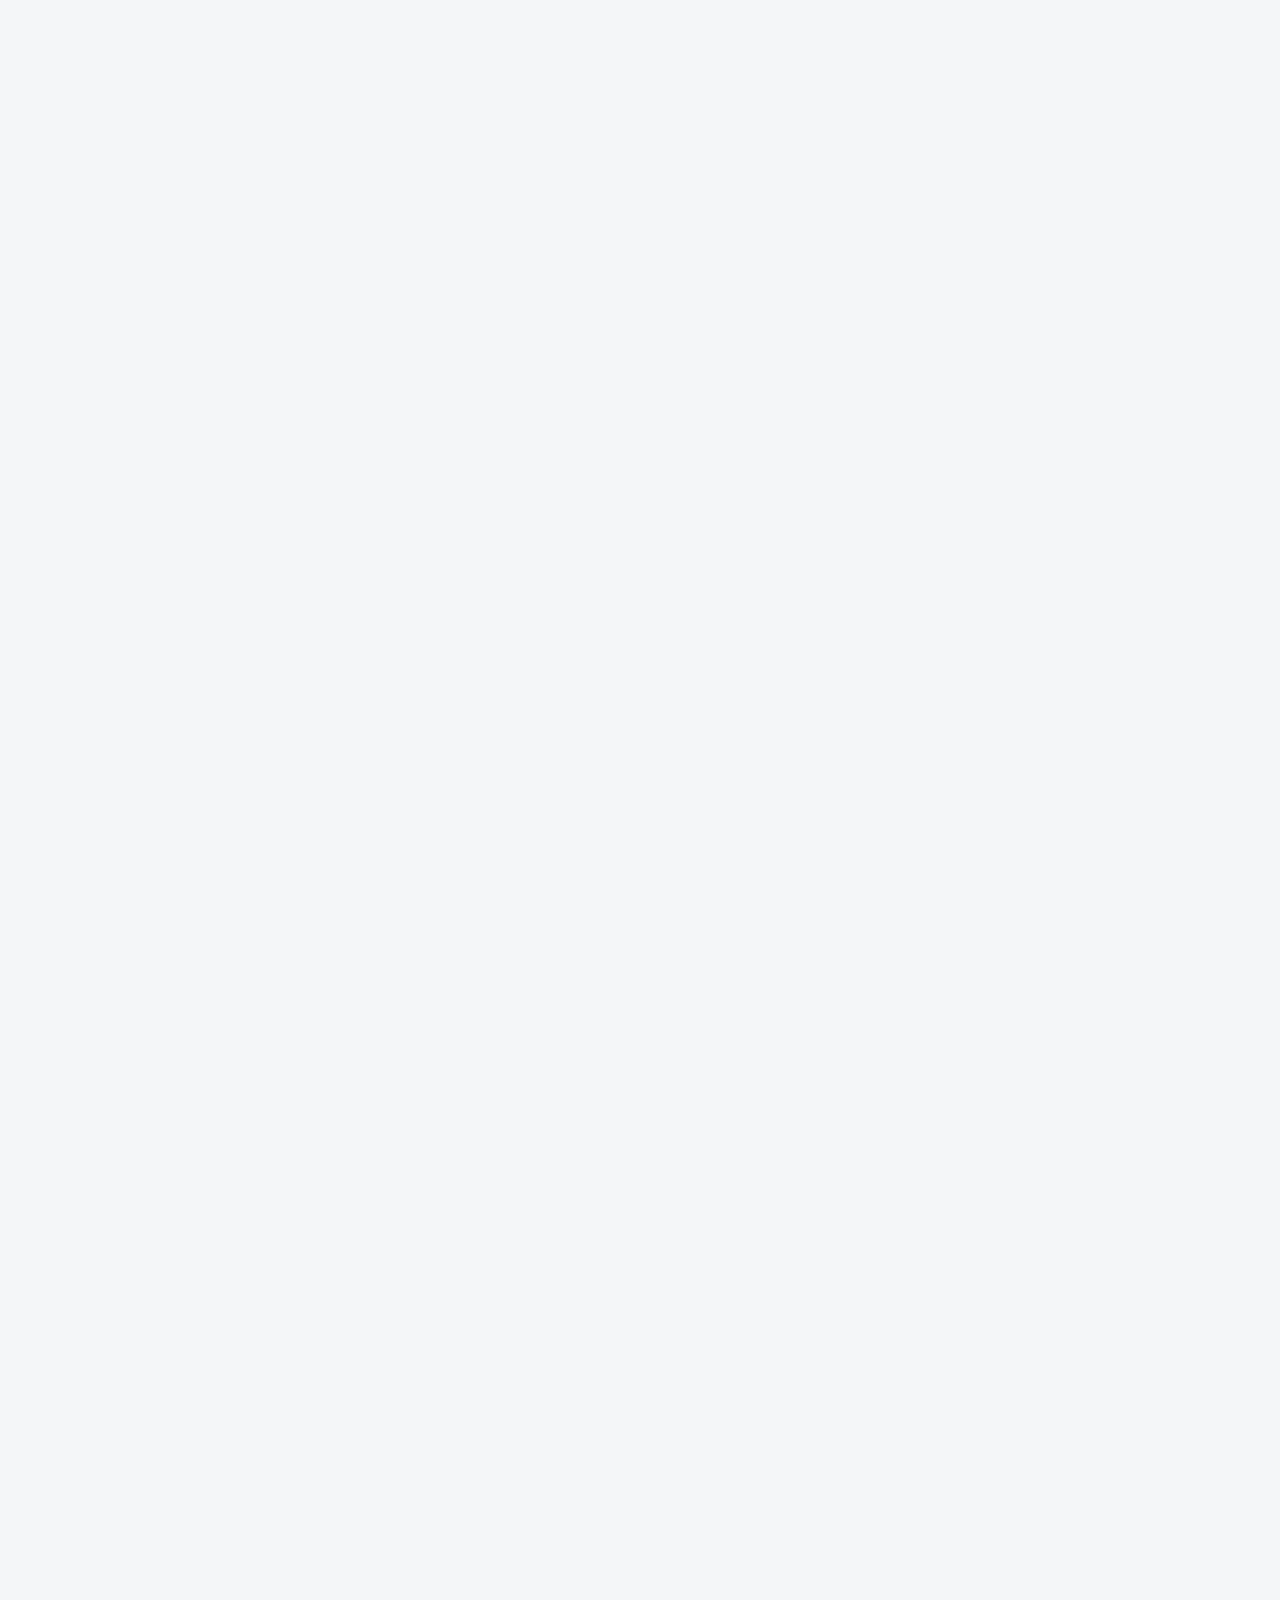
==== index.html @ 9e54e3cc "마무리: 로그인 · 게시판 · 첫 화면(판 2026-11-13.1) · 개발 자료 전체 Co-Authored-By: Claude Fable 5.2 <noreply@anthropic" ====
<!DOCTYPE html>
<html lang="ko">
<head>
<meta charset="UTF-8">
<meta name="viewport" content="width=device-width, initial-scale=1.0">
<title>계측 데이터 처리 · 3D 그래프 — 서로 다른 계측기 시간 동기화와 전처리</title>
<meta name="description" content="샘플링 주기·시작 시각·시간 형식이 다른 계측기 CSV·엑셀을 한 시간축으로 맞추고(시작 시각 + 교차상관 지연 추정 + 선형 보간), 전처리·이상치 표시·엑셀 내보내기와 회전되는 3D 곡면 그래프를 만듭니다. 파일은 브라우저 안에서만 처리합니다.">
<link rel="icon" href="favicon.svg" type="image/svg+xml">
<link rel="canonical" href="https://aebonlee.github.io/build-2611-04/">
<meta name="robots" content="index,follow">
<meta property="og:type" content="website">
<meta property="og:site_name" content="생성형 AI 업무자동화 전문가과정 · 2차수">
<meta property="og:url" content="https://aebonlee.github.io/build-2611-04/">
<meta property="og:title" content="계측 데이터 처리 · 3D 그래프 — 생성형 AI 업무자동화 전문가과정 2차수">
<meta property="og:description" content="서로 다른 계측기 데이터를 한 시간축으로 맞추고 전처리·내보내기, 독립변수 2개·종속변수 1개 3D 그래프까지.">
<meta property="og:image" content="https://aebonlee.github.io/build-2611-04/og-index.png">
<meta property="og:image:width" content="1200">
<meta property="og:image:height" content="630">
<meta property="og:locale" content="ko_KR">
<meta name="twitter:card" content="summary_large_image">
<link rel="stylesheet" href="css/style.css">
<link rel="stylesheet" href="css/app.css">
<!-- auth-kit: 로그인 전에는 도구 화면을 감춘다(js/auth.js 가 판정 뒤 푼다) -->
<script>document.documentElement.classList.add('auth-lock')</script>
<link rel="stylesheet" href="css/auth.css?v=2026-11-13.1">
<link rel="stylesheet" href="css/board.css?v=2026-11-13.1">
<link rel="stylesheet" href="css/kit-build.css?v=2026-11-13.1">
<!-- /auth-kit -->
</head>
<body>

<nav class="topnav" aria-label="주요 메뉴">
  <div class="topnav-inner">
    <a class="topnav-brand" href="index.html">계측 데이터 처리 · 3D 그래프 <small>build-2611-04 · 기획 노현석</small></a>
    <ul class="topnav-links">
      <li><a href="#s-data">파일</a></li>
      <li><a href="#s-sync">동기화</a></li>
      <li><a href="#s-pre">전처리</a></li>
      <li><a href="#s-result">결과</a></li>
      <li><a href="#s-3d">3D 그래프</a></li>
      <li><a href="surface.html">3D 작업실</a></li>
      <li><a href="guide.html">사용법</a></li>
      <li><a href="plan.html">기획서</a></li>
    </ul>
  </div>
</nav>

<header class="hero"><div class="wrap">
  <div class="eyebrow">생성형 AI 업무자동화 전문가과정 · 2차수 · 프로젝트 04 · v1.1</div>
  <h1>계측 데이터 처리 · 3D 그래프</h1>
  <p>샘플링 주기·시작 시각·시간 형식이 다른 계측기 파일을 <b>한 시간축으로 맞춥니다</b>.
     시작 시각으로 먼저 맞추고, 남은 어긋남은 <b>기준 신호와의 교차상관</b>으로 추정해 보정합니다.
     전처리·이상치 표시·엑셀 내보내기를 하고, 독립변수 2개·종속변수 1개로 <b>돌려 보는 3D 그래프</b>를 그립니다.</p>
</div></header>

<main><div class="wrap">

<section id="s-data" class="card">
  <h2 style="margin-top:0">1. 계측 파일을 올리세요</h2>
  <p class="sub">CSV·TXT·엑셀(.xlsx) 여러 개를 한 번에 올릴 수 있습니다. 엑셀은 시트마다 계측기 하나로 읽습니다.
     시간 열(날짜+시각, 시각만, 경과 초·ms)과 머리말의 시작 시각·샘플링 주기를 스스로 찾습니다.</p>
  <label class="drop" id="drop">
    <input type="file" id="file" accept=".csv,.txt,.tsv,.dat,.xlsx,.xls" multiple>
    <b>계측 파일을 끌어다 놓거나 눌러서 고르세요</b>
    <span>파일은 서버로 올라가지 않습니다 · 브라우저 안에서만 계산합니다</span>
  </label>
  <div class="btnrow">
    <button class="btn primary" id="btn-sample">예제로 해보기</button>
    <button class="btn" id="btn-sample-dl">예제 파일 내려받기</button>
    <button class="btn" id="btn-reset">모두 비우기</button>
  </div>
  <p class="sub" style="margin-top:10px">예제는 가상 지게차의 응력(50 Hz)·가속도(200 Hz) 계측 2종입니다. 예제 데이터는 실제 사내 데이터가 아닙니다.</p>
  <div id="data-status"></div>
  <div id="files" class="files"></div>
</section>

<section id="s-sync" class="card" hidden>
  <h2 style="margin-top:0">2. 시간 동기화</h2>
  <p class="sub">기준 파일의 시작을 0초로 둡니다. 다른 파일은 <b>시작 시각 차이</b>만큼 옮긴 뒤,
     기준 신호와 같은 사건(충격·시동)이 겹치도록 <b>지연</b>을 추정해 한 번 더 옮깁니다.</p>
  <div class="ctrl">
    <label>기준 파일 <select id="ref"></select></label>
    <label>기준 신호 <select id="ref-ch"></select></label>
    <label>공통 간격(초) <input type="number" id="dt" step="0.001" min="0" style="width:110px"></label>
    <label>구간 <select id="span"><option value="overlap">모든 파일이 겹치는 구간</option><option value="union">전체 구간(없는 곳은 빈 값)</option></select></label>
    <label>자르기 <input type="number" id="cut-from" step="0.1" placeholder="시작 초" style="width:90px"> ~ <input type="number" id="cut-to" step="0.1" placeholder="끝 초" style="width:90px"></label>
  </div>
  <div id="lag-rows" class="lagrows"></div>
  <h3>지연 보정 전후 (기준 신호 봉우리 둘레)</h3>
  <div id="lagchart" class="chart"></div>
  <div id="offsets"></div>
</section>

<section id="s-pre" class="card" hidden>
  <h2 style="margin-top:0">3. 전처리</h2>
  <p class="sub">원래 샘플에서 처리한 뒤 공통 시간축으로 옮깁니다. 순서: 이상치 찾기 → (고르면) 보간으로 바꾸기 → 배율·오프셋 → 영점 → 이동평균 → 저역통과.
     저역통과는 앞뒤로 두 번 걸어 시간 지연이 생기지 않습니다.</p>
  <div class="tablewrap"><table id="pre-table"></table></div>
  <p class="sub" style="margin-top:8px">이상치 기준은 「앞뒤 점에서 혼자 튄 정도」가 보통 퍼짐의 몇 배인가입니다. 0 이면 찾지 않습니다.</p>
</section>

<section id="s-result" class="card" hidden>
  <h2 style="margin-top:0">4. 동기화 결과</h2>
  <div id="sync-status"></div>
  <div class="ctrl">
    <label class="chk"><input type="checkbox" id="norm" checked> 채널마다 높이 맞춰 겹쳐 보기(정규화)</label>
    <label>보기 구간 <input type="number" id="v-from" step="0.1" style="width:90px"> ~ <input type="number" id="v-to" step="0.1" style="width:90px"> 초</label>
  </div>
  <div id="ch-toggle" class="legend chtoggle"></div>
  <div id="ts" class="chart"></div>
  <p class="sub" style="margin-top:6px">빨간 점은 이상치로 표시된 곳입니다. <span class="calc-i">보간값</span> 표시가 있는 채널은 원래 샘플 사이를 선형 보간으로 채운 값입니다.</p>
  <div class="tablewrap"><table id="stat-table"></table></div>
  <div class="btnrow">
    <button class="btn green" id="btn-xlsx">엑셀로 내보내기</button>
    <button class="btn" id="btn-csv">CSV 로 내보내기</button>
  </div>
  <h3>요약 문장</h3>
  <p class="sub">숫자에서 규칙으로 만든 문장입니다. 보고서에 붙여 쓰세요.</p>
  <pre id="summary" class="summary"></pre>
  <details class="ai">
    <summary>AI 로 문장 다듬기 (선택)</summary>
    <p class="sub">키가 없어도 위 요약과 모든 계산은 그대로 됩니다. 키는 이 브라우저에만 저장됩니다.
       AI 에는 요약 문장만 보내고 계측 원데이터는 보내지 않습니다.</p>
    <div class="ctrl">
      <label>제공자 <select id="ai-prov"><option value="openai">OpenAI (gpt-4o-mini)</option><option value="anthropic">Anthropic (claude-haiku-5-5)</option></select></label>
      <label>API 키 <input type="password" id="ai-key" autocomplete="off" style="width:240px"></label>
      <button class="btn" id="ai-run">보고서 문장으로 다듬기</button>
    </div>
    <div id="ai-out"></div>
  </details>
</section>

<section id="s-3d" class="card">
  <h2 style="margin-top:0">5. 3D 그래프</h2>
  <div class="note">v1.1 <b><a href="surface.html">3D 작업실</a></b> — 엑셀에서 붙여 넣은 표로 측정점 삼각망 면 · 2차 회귀 곡면 + 측정점 · 예측점을 창 여러 개로 함께 보고, 뷰 동기화와 뷰 큐브 면 정렬로 돌립니다. <a href="surface.html#example">예제로 바로 보기</a></div>
  <p class="sub">독립변수 2개(X·Y)와 종속변수 1개(Z)를 고르세요. 시험 조건 매트릭스처럼 격자로 된 데이터는 측정값 그대로 곡면이 되고,
     흩어진 점은 역거리 가중(IDW)으로 격자를 채웁니다 — 채운 값은 <b>추정값</b>입니다.
     끌어서 돌리고, 휠(또는 버튼)로 확대합니다.</p>
  <div class="ctrl">
    <label>데이터 <select id="src3"><option value="sample">예제 시험 매트릭스(하중 × 인상높이)</option><option value="sync">동기화 결과</option><option value="file">표 파일 올리기</option></select></label>
    <label id="f3-wrap" hidden><input type="file" id="f3d" accept=".csv,.txt,.xlsx,.xls" class="show"></label>
    <label>X <select id="ax-x"></select></label>
    <label>Y <select id="ax-y"></select></label>
    <label>Z <select id="ax-z"></select></label>
  </div>
  <div class="ctrl">
    <label>표시 <select id="mode3"><option value="both">곡면 + 측정점</option><option value="surface">곡면</option><option value="points">측정점(산점)</option></select></label>
    <label>보간 격자 <input type="number" id="grid3" value="30" min="5" max="80" style="width:70px"></label>
    <label class="chk"><input type="checkbox" id="force3"> 격자 데이터도 IDW 로 다시 채우기</label>
    <label>색상 맵 <select id="cmap"><option value="viridis">viridis</option><option value="jet">jet</option><option value="coolwarm">coolwarm</option><option value="gray">회색</option></select></label>
  </div>
  <div class="canvas-wrap"><canvas id="c3d" width="960" height="600" aria-label="3D 그래프"></canvas></div>
  <div class="btnrow">
    <button class="btn" id="v-reset">처음 각도</button>
    <button class="btn" id="v-top">위에서 보기</button>
    <button class="btn" id="v-in">확대</button>
    <button class="btn" id="v-out">축소</button>
    <button class="btn green" id="btn-png">PNG 로 저장</button>
  </div>
  <div id="info3"></div>
</section>

</div></main>

<footer><div class="wrap">
  생성형 AI 업무자동화 전문가과정 2차수 · 프로젝트 04 · 기획 노현석 ·
  예제 데이터는 실제 사내 데이터가 아닙니다.
</div></footer>

<script src="lib/xlsx.full.min.js"></script>
<script src="js/engine.js"></script>
<script src="js/app.js"></script>
<!-- auth-kit: 로그인 · 사용 신청 · 승인 · 게시판(키트 정본 data10-00/kit/auth, 적용 build-2611-00/tools/kit) -->
<script src="vendor/supabase.js?v=2026-11-13.1"></script>
<script src="js/auth-config.js?v=2026-11-13.1"></script>
<script src="js/kit-build.js?v=2026-11-13.1"></script>
<script src="js/board.js?v=2026-11-13.1"></script>
<script src="js/auth.js?v=2026-11-13.1"></script>
<!-- /auth-kit -->
</body>
</html>
---- css/style.css ----
:root{
  --bg:#f4f6f8; --card:#fff; --ink:#152232; --sub:#5b6b7b; --line:#dde4ea;
  --brand:#154b6e; --brand-deep:#0d3350; --accent:#0b6e99;
  --ok:#0a6045; --warn:#7a4f00; --danger:#c8341f;
  --wrap:1320px; --pad:24px;
}
@media (max-width:640px){ :root{ --pad:16px; } }
*{box-sizing:border-box; margin:0; padding:0;}
html,body{background:var(--bg); color:var(--ink);
  font-family:"Pretendard","Apple SD Gothic Neo","Malgun Gothic",sans-serif;}
body{font-size:15px; line-height:1.65; word-break:keep-all; overflow-wrap:break-word;}

/* 상단 바는 고정 — 표를 아래로 훑는 동안에도 조작부가 보여야 한다.
   sticky 가 아니라 fixed 다: 조상에 overflow 가 걸리면 sticky 는 조용히 죽는다. */
.topnav{position:fixed; top:0; left:0; right:0; z-index:40;
  background:var(--brand-deep); border-bottom:1px solid rgba(255,255,255,.12);}
.topnav-inner{display:flex; align-items:center; justify-content:space-between;
  gap:20px; max-width:var(--wrap); margin:0 auto; padding:0 var(--pad); min-height:56px;}
.topnav-brand{display:flex; align-items:center; min-height:56px; color:#fff;
  font-weight:750; font-size:14.5px; text-decoration:none; white-space:nowrap;}
.topnav-brand small{font-weight:400; opacity:.7; font-size:12px; margin-left:8px;}
.topnav-links{display:flex; align-items:center; gap:2px; list-style:none; margin:0; padding:0;
  overflow-x:auto; scrollbar-width:none;}
.topnav-links::-webkit-scrollbar{display:none;}
.topnav-links a{display:flex; align-items:center; min-height:56px; padding:0 12px;
  color:rgba(255,255,255,.82); text-decoration:none; font-size:13.5px; font-weight:600;
  white-space:nowrap; border-bottom:2px solid transparent;}
.topnav-links a:hover{color:#fff;}
.topnav-links a.active{color:#fff; border-bottom-color:#7ec8a0;}
@media (max-width:860px){
  .topnav-inner{gap:10px; padding:0 14px; min-height:52px;}
  .topnav-brand{min-height:52px; font-size:13.5px;} .topnav-brand small{display:none;}
  .topnav-links a{min-height:52px; padding:0 9px; font-size:13px;}
}

.hero{background:linear-gradient(180deg,var(--brand-deep),var(--brand)); color:#fff;
  padding:52px 0 38px; margin-top:56px;}
@media (max-width:860px){ .hero{margin-top:52px; padding:38px 0 28px;} }
.hero .eyebrow{font-size:12.5px; letter-spacing:.08em; opacity:.75; margin-bottom:9px;}
.hero h1{font-size:27px; line-height:1.3; font-weight:750; margin-bottom:11px;}
.hero p{max-width:66ch; color:rgba(255,255,255,.86); font-size:14.5px;}
main{padding:34px 0 60px;}
.wrap{max-width:var(--wrap); margin:0 auto; padding:0 var(--pad);}

h2{font-size:19px; font-weight:700; margin:32px 0 8px;}
main > .wrap > :first-child{margin-top:0;}
p{margin:0 0 13px;} .sub{color:var(--sub); font-size:14px;}
code{font-family:ui-monospace,SFMono-Regular,Menlo,monospace; font-size:.92em;
  background:#eef2f6; border-radius:4px; padding:1px 5px;}

.card{background:var(--card); border:1px solid var(--line); border-radius:12px;
  padding:22px 24px; margin-bottom:18px;}
.drop{display:block; border:2px dashed #93a7bd; border-radius:12px; background:#fbfdff;
  padding:30px 20px; text-align:center; cursor:pointer; transition:border-color .15s,background .15s;}
.drop:hover,.drop.over{border-color:var(--accent); background:#f0f8fc;}
.drop b{display:block; font-size:15.5px; margin-bottom:5px;}
.drop span{color:var(--sub); font-size:13.5px;}
input[type=file]{display:none;}

.btn{display:inline-flex; align-items:center; justify-content:center; gap:6px;
  min-height:42px; padding:0 18px; border-radius:9px; border:1px solid var(--line);
  background:#fff; color:var(--ink); font-size:14px; font-weight:650; cursor:pointer;}
.btn:hover{border-color:#9fb2c4;}
.btn.primary{background:var(--brand); border-color:var(--brand); color:#fff;}
.btn.primary:hover{background:var(--brand-deep);}
.btn.green{background:var(--ok); border-color:var(--ok); color:#fff;}
.btn:disabled{opacity:.45; cursor:not-allowed;}
.btnrow{display:flex; flex-wrap:wrap; gap:8px; margin-top:14px;}

.note{border-left:4px solid var(--accent); background:#eef6fa; color:#0b3a4f;
  padding:13px 15px; border-radius:8px; font-size:14px; margin:14px 0;}
.warn{border-left:4px solid var(--danger); background:#fdeae7; color:#7a1a0c;
  padding:13px 15px; border-radius:8px; font-size:14px; margin:14px 0;}
.ok{border-left:4px solid var(--ok); background:#e9f6f0; color:#08422a;
  padding:13px 15px; border-radius:8px; font-size:14px; margin:14px 0;}

.tablewrap{overflow-x:auto; border:1px solid var(--line); border-radius:10px; background:#fff; max-height:70vh;}
table{border-collapse:collapse; width:100%; font-size:13px;}
th,td{border-bottom:1px solid var(--line); padding:8px 11px; text-align:left; white-space:nowrap;}
th{background:#eef2f6; font-weight:700; position:sticky; top:0; z-index:1;}
tr:last-child td{border-bottom:0;}
td.num{text-align:right; font-variant-numeric:tabular-nums;}
td.mono{font-family:ui-monospace,SFMono-Regular,Menlo,monospace;}
tr.flag td{background:#fdf3f1;}
/* 계산으로 채운 값은 문서에 적혀 있던 값과 **신뢰도가 다르다.**
   같은 모양으로 두면 사람이 구분하지 못한 채 그대로 믿게 된다. */
td .calc{display:inline-block; margin-left:5px; font-size:10.5px; font-weight:700;
  color:#0b3a4f; background:#dceaf3; border-radius:4px; padding:1px 5px; vertical-align:middle;}
.rev{color:var(--danger); font-weight:650; white-space:normal; min-width:240px;}

.filelist{margin:13px 0 0; padding:0; list-style:none; font-size:13.5px;}
.filelist li{padding:6px 0; border-bottom:1px solid var(--line); color:var(--sub);
  display:flex; justify-content:space-between; gap:10px;}
.filelist li:last-child{border-bottom:0;}
.stats{display:flex; flex-wrap:wrap; gap:10px; margin:14px 0 0;}
.stat{background:#eef2f6; border-radius:9px; padding:9px 14px; font-size:13.5px;}
.stat b{font-size:17px; display:block; font-variant-numeric:tabular-nums;}
footer{border-top:1px solid var(--line); padding:24px 0 40px; color:var(--sub); font-size:13px;}
---- css/app.css ----
/* 이 앱 전용 — 공통 style.css 뒤에 읽는다 */
h3{font-size:16px; font-weight:700; margin:24px 0 8px;}
.ctrl{display:flex; flex-wrap:wrap; align-items:center; gap:10px 16px; margin:6px 0 12px; font-size:14px;}
.ctrl label{display:inline-flex; flex-wrap:wrap; align-items:center; gap:6px; max-width:100%;}
.ctrl input,.ctrl select,.form input,.form select,.lagrow input,.lagrow select,#pre-table input,#pre-table select{
  font:inherit; font-size:14px; padding:6px 8px; border:1px solid var(--line); border-radius:7px; background:#fff; max-width:100%;}
.ctrl select{max-width:min(100%,320px);}
input[type=file].show{display:inline-block; font-size:13px;}
.chk{display:inline-flex; align-items:center; gap:6px; cursor:pointer;}
.legend{display:flex; flex-wrap:wrap; gap:8px 14px; align-items:center; font-size:12.5px; color:var(--sub); margin-top:6px;}
.legend i{display:inline-block; width:14px; height:4px; border-radius:2px; vertical-align:middle;}
.chtoggle{margin:0 0 8px;} .chtoggle small{color:var(--sub);}

.files{display:grid; grid-template-columns:repeat(auto-fill,minmax(min(100%,420px),1fr)); gap:14px; margin-top:16px;}
.fcard{border:1px solid var(--line); border-radius:10px; padding:14px 16px; background:#fbfcfd; min-width:0;}
.fhead{display:flex; justify-content:space-between; align-items:center; gap:10px;}
.fhead b{overflow-wrap:anywhere;}
.fcard .stats{margin-top:10px;}
.fcard .stat{padding:7px 11px; font-size:12.5px;} .fcard .stat b{font-size:15px;}
.form{display:grid; grid-template-columns:repeat(auto-fill,minmax(150px,1fr)); gap:8px 10px; align-items:end; margin:8px 0;}
.form label{display:flex; flex-direction:column; gap:4px; font-size:13px; color:var(--sub); min-width:0;}
.form label.wide2{grid-column:1/-1;}
.form label[hidden],.form [hidden]{display:none;}
.chs{display:flex; flex-wrap:wrap; gap:6px 14px; font-size:13.5px; margin-top:6px;}
.chs small{color:var(--sub);}
.x{border:0; background:none; color:var(--danger); cursor:pointer; font-size:12.5px; text-decoration:underline;}
.src{display:inline-block; font-size:11px; font-weight:700; border-radius:4px; padding:1px 6px; margin-left:4px; background:#e9f6f0; color:#08422a;}
.src-user{background:#efe9fb; color:#4a2e86;} .src-tod,.src-none{background:#fdf3d6; color:#6b4500;}
.calc-i{display:inline-block; font-size:10.5px; font-weight:700; color:#0b3a4f; background:#dceaf3; border-radius:4px; padding:1px 5px; vertical-align:middle;}

.lagrows{display:flex; flex-direction:column; gap:10px; margin:6px 0 4px;}
.lagrow{display:flex; flex-wrap:wrap; align-items:center; gap:8px 14px; padding:12px 14px; border:1px solid var(--line); border-radius:10px; background:#fbfcfd; font-size:14px;}
.lagrow label{display:inline-flex; flex-wrap:wrap; align-items:center; gap:6px; max-width:100%;}
.lagrow select{max-width:min(100%,280px);}
.laginfo{font-size:13px; color:var(--sub);} .wtxt{color:var(--danger);}

.chart svg{width:100%; height:auto; display:block; background:#fff; border:1px solid var(--line); border-radius:10px;}
svg .grid{stroke:#e6ebf0;} svg .ax{font-size:11px; fill:#5b6b7b;}
svg polyline{fill:none; stroke-linejoin:round;}
svg .omark{fill:none; stroke:var(--danger); stroke-width:2;}
#stat-table td,#stat-table th{font-size:12.5px;}
#pre-table td{padding:6px 8px;}

.summary{white-space:pre-wrap; word-break:keep-all; overflow-wrap:break-word; background:#f6f8fa; border:1px solid var(--line); border-radius:9px;
  padding:12px 14px; font-family:inherit; font-size:13.5px; line-height:1.7;}
.ai{margin-top:16px; border:1px solid var(--line); border-radius:10px; padding:10px 14px;}
.ai summary{cursor:pointer; font-weight:650;}
.aibox{border-left:4px solid #7a5bb8; background:#f4f0fb; padding:10px 14px; border-radius:8px; margin-top:10px;}
.aibox b{color:#4a2e86;}

.canvas-wrap{border:1px solid var(--line); border-radius:10px; overflow:hidden; background:#fff;}
#c3d{display:block; width:100%; height:auto; touch-action:none; cursor:grab;}
#c3d:active{cursor:grabbing;}
.ctrl label[hidden]{display:none;}

/* (v1.1) 3D 작업실 */
textarea#paste{width:100%; font:13px ui-monospace,SFMono-Regular,Menlo,monospace; padding:8px 10px; border:1px solid var(--line); border-radius:8px; resize:vertical;}
.panels{display:grid; grid-template-columns:repeat(auto-fit,minmax(min(100%,360px),1fr)); gap:14px; margin-top:10px;}
.panel{border:1px solid var(--line); border-radius:12px; background:#fff; padding:8px 10px 6px; min-width:0;}
.panel-h{display:flex; flex-wrap:wrap; align-items:center; gap:6px 10px; margin-bottom:6px;}
.panel-h select{font:inherit; font-size:13px; padding:4px 6px; border:1px solid var(--line); border-radius:6px;}
.cube-btns{display:inline-flex; flex-wrap:wrap; gap:2px;} .cube-btns .x{text-decoration:none; border:1px solid var(--line); border-radius:4px; padding:1px 5px; font-size:11px; color:#33475b;}
.panel .canvas-wrap{border:1px solid var(--line); border-radius:8px; overflow:hidden;} .panel canvas{display:block; width:100%; touch-action:none; cursor:grab;}
.panel-f{font-size:12px; margin-top:4px;}
.formula{background:#eef2f6; border-radius:8px; padding:10px 12px; margin:6px 0 10px; overflow-x:auto;} .formula code{background:none; font-size:13px;}
.coefs{display:grid; grid-template-columns:repeat(auto-fill,minmax(min(130px,100%),1fr)); gap:8px;} .coefs label{display:flex; flex-direction:column; gap:3px; font-size:12.5px; color:var(--sub);}
.coefs input,.ctrl input[type=text]{font:inherit; font-size:13.5px; padding:5px 7px; border:1px solid var(--line); border-radius:6px; max-width:100%;}
.lab{display:inline-flex; align-items:center; gap:4px; margin:0 8px 4px 0; font-size:13px;} .lab input{width:7em; font:inherit; font-size:13px; padding:4px 6px; border:1px solid var(--line); border-radius:6px;}
.calc-i{display:inline-block; font-size:10.5px; font-weight:700; color:#0b3a4f; background:#dceaf3; border-radius:4px; padding:1px 5px; vertical-align:middle;}
.warn-i{color:var(--danger); font-weight:650;}
.box{border:1px solid var(--line); border-radius:10px; padding:10px 14px; margin:10px 0; background:#fbfcfd;} .box summary{cursor:pointer; font-weight:700; font-size:14px;}
.chk{display:inline-flex; align-items:center; gap:6px;}
---- css/auth.css ----
/* data10 로그인 키트 — 정본: data10-00/kit/auth/css/auth.css (사본을 직접 고치지 말 것)
   로그인 전 대문 · 사용 신청 · 승인 대기 · 구성원 관리 창. 클래스는 모두 ag- / auth- 로 시작해 도구 화면과 섞이지 않는다. */
:root {
  --ag-ink: #172334; --ag-sub: #55657a; --ag-line: #d6dee8; --ag-bg: #f3f6f9;
  --ag-navy: #13274b; --ag-navy-2: #0c1b36; --ag-brand: #1f5fa8; --ag-brand-d: #174a84;
  --ag-ok: #1b6e3a; --ag-ok-bg: #e5f3ea; --ag-err: #b3261e; --ag-err-bg: #fdecea; --ag-warn: #7a5200; --ag-warn-bg: #fff4d6;
  --ag-accent: #a9c2e2;
  --ag-pad: 20px;
}
@media (min-width: 640px) { :root { --ag-pad: 28px; } }
@media (min-width: 1024px) { :root { --ag-pad: 40px; } }

/* 로그인 전에는 도구 화면을 감춘다(자리는 그대로 — 그래프 폭 계산이 흔들리지 않게 visibility) */
html.auth-lock body > *:not(#authGate) { visibility: hidden; }
html.auth-lock body { overflow: hidden; }

.ag {
  position: fixed; inset: 0; z-index: 2000; overflow-y: auto; -webkit-overflow-scrolling: touch;
  background: var(--ag-bg); color: var(--ag-ink);
  font: 16px/1.65 Pretendard, 'Apple SD Gothic Neo', 'Malgun Gothic', 'Noto Sans KR', sans-serif;
  word-break: keep-all; overflow-wrap: break-word;
}
.ag[hidden] { display: none; }
.ag *, .ag *::before, .ag *::after, .ag-modal * { box-sizing: border-box; }

.ag-wrap {
  max-width: calc(1180px + 2 * var(--ag-pad)); margin: 0 auto; padding: 0 var(--ag-pad);
  display: grid; grid-template-columns: minmax(0, 1fr); gap: 0;
}
.ag-hero {
  background: linear-gradient(160deg, var(--ag-navy) 0%, var(--ag-navy-2) 100%); color: #fff;
  margin: 0 calc(-1 * var(--ag-pad)); padding: 36px var(--ag-pad) 32px;
}
.ag-side { padding: 24px 0 8px; }
@media (min-width: 960px) {
  .ag { background: linear-gradient(90deg, var(--ag-navy-2) 0, var(--ag-navy-2) 50%, var(--ag-bg) 50%); }
  .ag-wrap { grid-template-columns: minmax(0, 1fr) minmax(0, 1fr); min-height: calc(100vh - 48px); align-items: center; }
  .ag-hero { margin: 0; padding: 56px 48px 56px 0; background: none; min-height: 100%; display: flex; flex-direction: column; justify-content: center; }
  .ag-side { padding: 56px 0 56px 48px; }
}
.ag-eyebrow { margin: 0 0 10px; font-size: 13.5px; letter-spacing: .02em; color: var(--ag-accent); }
.ag-hero h1 { margin: 0 0 14px; font-size: clamp(26px, 3.6vw, 38px); line-height: 1.3; color: #fff; font-weight: 800; }
.ag-lead { margin: 0 0 24px; color: #d7e3f2; font-size: 16.5px; max-width: 640px; }
.ag-feats { list-style: none; margin: 0 0 24px; padding: 0; display: grid; grid-template-columns: minmax(0, 1fr); gap: 10px; }
@media (min-width: 640px) { .ag-feats { grid-template-columns: repeat(2, minmax(0, 1fr)); } }
.ag-feats li { border: 1px solid rgba(255, 255, 255, .14); border-radius: 12px; padding: 14px 16px; background: rgba(255, 255, 255, .05); }
.ag-feats b { display: block; color: #fff; font-size: 15.5px; margin-bottom: 4px; }
.ag-feats span { display: block; color: #c4d3e6; font-size: 14px; line-height: 1.55; }
.ag-flow-t { margin: 0 0 8px; font-size: 13.5px; color: #a9c2e2; }
.ag-flow ol { list-style: none; margin: 0; padding: 0; display: flex; flex-wrap: wrap; gap: 8px; }
.ag-flow li { display: inline-flex; align-items: center; gap: 8px; padding: 6px 12px 6px 6px; border-radius: 999px; background: rgba(255, 255, 255, .08); color: #e6eef8; font-size: 14px; }
.ag-n { display: inline-grid; place-items: center; width: 24px; height: 24px; border-radius: 50%; background: #fff; color: var(--ag-navy); font-weight: 700; font-size: 13px; }

.ag-card { background: #fff; border: 1px solid var(--ag-line); border-radius: 16px; padding: 26px 24px; box-shadow: 0 10px 30px rgba(15, 30, 55, .08); max-width: 460px; margin: 0 auto; }
.ag-card h2 { margin: 6px 0 8px; font-size: 21px; color: var(--ag-ink); }
.ag-card p { margin: 0 0 12px; }
.ag-sub { color: var(--ag-sub); font-size: 14.5px; }
.ag-tabs { display: flex; gap: 4px; padding: 4px; background: #eef2f6; border-radius: 10px; margin: 0 0 18px; }
.ag-tabs button { flex: 1; border: 0; background: transparent; padding: 9px 10px; border-radius: 8px; font: inherit; font-weight: 600; color: var(--ag-sub); cursor: pointer; }
.ag-tabs button[aria-selected="true"] { background: #fff; color: var(--ag-ink); box-shadow: 0 1px 3px rgba(0, 0, 0, .1); }
.ag-form { display: grid; gap: 12px; }
.ag-form label { display: grid; gap: 5px; font-size: 14px; font-weight: 600; color: var(--ag-ink); }
.ag-form small { font-weight: 400; color: var(--ag-sub); }
.ag-form input { font: inherit; font-size: 16px; font-weight: 400; padding: 10px 12px; border: 1px solid var(--ag-line); border-radius: 9px; background: #fff; color: var(--ag-ink); width: 100%; }
.ag-form input::placeholder { color: #8a97a8; font-weight: 400; }
.ag-form input:focus { outline: 2px solid var(--ag-brand); outline-offset: 1px; border-color: var(--ag-brand); }
.ag-btn { font: inherit; font-weight: 700; display: inline-flex; align-items: center; justify-content: center; gap: 6px; min-height: 44px; padding: 8px 16px;
  border-radius: 10px; border: 1px solid var(--ag-line); background: #fff; color: var(--ag-ink); cursor: pointer; width: 100%; }
.ag-btn:hover { border-color: var(--ag-brand); }
.ag-btn:disabled { opacity: .6; cursor: progress; }
.ag-primary { background: var(--ag-brand); border-color: var(--ag-brand); color: #fff; }
.ag-primary:hover { background: var(--ag-brand-d); }
.ag-kakao { background: #fee500; border-color: #fee500; color: #191600; }
.ag-or { display: flex; align-items: center; gap: 10px; color: var(--ag-sub); font-size: 13px; margin: 14px 0; }
.ag-or::before, .ag-or::after { content: ''; flex: 1; height: 1px; background: var(--ag-line); }
.ag-hint { margin: 14px 0 0 !important; color: var(--ag-sub); font-size: 13.5px; }
.ag-msg { margin: 12px 0 0 !important; font-size: 14px; min-height: 1em; color: var(--ag-sub); }
.ag-msg:empty { display: none; }
.ag-msg.is-err { color: var(--ag-err); background: var(--ag-err-bg); padding: 8px 12px; border-radius: 8px; }
.ag-msg.is-ok { color: var(--ag-ok); background: var(--ag-ok-bg); padding: 8px 12px; border-radius: 8px; }
.ag-link { border: 0; background: none; color: var(--ag-sub); text-decoration: underline; font: inherit; font-size: 14px; cursor: pointer; margin-top: 14px; padding: 6px 0; }
.ag-badge { display: inline-block; padding: 3px 10px; border-radius: 999px; background: var(--ag-warn-bg); color: var(--ag-warn); font-size: 13px; font-weight: 700; }
.ag-badge.is-off { background: var(--ag-err-bg); color: var(--ag-err); }
.ag-claim { margin-top: 16px; padding: 14px; border: 1px dashed var(--ag-line); border-radius: 10px; font-size: 14px; color: var(--ag-sub); }
.ag-foot { text-align: center; color: var(--ag-sub); font-size: 13px; margin: 0; padding: 14px var(--ag-pad) 22px; }
@media (min-width: 960px) { .ag-foot { color: #8fa3bd; text-align: left; max-width: calc(1180px + 2 * var(--ag-pad)); margin: 0 auto; } }

/* 상단 바 계정 칩 */
.auth-chip { display: flex; align-items: center; gap: 6px; margin-left: auto; flex-wrap: nowrap; font-size: 13.5px; }
.auth-chip.is-float { position: fixed; top: 10px; right: 10px; z-index: 1500; background: #fff; border: 1px solid var(--ag-line); border-radius: 999px; padding: 4px 6px 4px 12px; }
.auth-chip-name { max-width: 9em; overflow: hidden; text-overflow: ellipsis; white-space: nowrap; font-weight: 600; }
.auth-chip-btn { font: inherit; font-size: 13px; border: 1px solid var(--ag-line); background: #fff; color: var(--ag-ink); border-radius: 8px; padding: 5px 10px; cursor: pointer; white-space: nowrap; display: inline-flex; align-items: center; gap: 4px; }
.auth-chip-btn:hover { border-color: var(--ag-brand); color: var(--ag-brand); }
.auth-chip-n { display: inline-grid; place-items: center; min-width: 18px; height: 18px; padding: 0 5px; border-radius: 9px; background: var(--ag-err); color: #fff; font-size: 11.5px; font-weight: 700; }
.auth-chip-n[hidden] { display: none; }
@media (max-width: 639px) { .auth-chip-name { display: none; } }

/* 구성원 관리 창 */
.ag-modal { position: fixed; inset: 0; z-index: 2100; background: rgba(10, 20, 35, .5); display: flex; align-items: flex-start; justify-content: center; padding: 24px 12px; overflow-y: auto;
  font: 15px/1.6 Pretendard, 'Apple SD Gothic Neo', 'Malgun Gothic', sans-serif; color: var(--ag-ink); word-break: keep-all; overflow-wrap: break-word; }
.ag-modal[hidden] { display: none; }
.ag-panel { background: #fff; border-radius: 14px; width: 100%; max-width: 980px; padding: 20px 22px 24px; }
.ag-panel-h { display: flex; align-items: center; justify-content: space-between; gap: 12px; }
.ag-panel-h h2 { margin: 0; font-size: 20px; }
.ag-x { border: 0; background: none; font-size: 26px; line-height: 1; cursor: pointer; color: var(--ag-sub); padding: 4px 8px; }
.ag-panel .ag-tabs { max-width: 320px; margin: 12px 0; }
.ag-tablewrap { overflow-x: auto; }
.ag-table { width: 100%; border-collapse: collapse; font-size: 14.5px; }
.ag-table th, .ag-table td { text-align: left; vertical-align: top; padding: 10px 8px; border-bottom: 1px solid var(--ag-line); }
.ag-table th { background: #f1f4f8; font-size: 13.5px; white-space: nowrap; }
.ag-table small { color: var(--ag-sub); }
.ag-acts { display: flex; flex-wrap: wrap; gap: 6px; min-width: 150px; }
.ag-btn.ag-sm { width: auto; min-height: 34px; padding: 4px 10px; font-size: 13.5px; }
.ag-st { display: inline-block; padding: 1px 8px; border-radius: 999px; font-size: 12.5px; font-weight: 700; background: #eef2f6; color: var(--ag-sub); }
.ag-st.is-pending { background: var(--ag-warn-bg); color: var(--ag-warn); }
.ag-st.is-active { background: var(--ag-ok-bg); color: var(--ag-ok); }
.ag-st.is-disabled { background: var(--ag-err-bg); color: var(--ag-err); }
.ag-st.is-admin { background: #e6eef9; color: var(--ag-brand-d); }
/* 밝은 테마(plan.json landing.theme = "light") — 바탕은 --ag-bg, 글자는 --ag-ink, 강조는 --ag-accent */
.ag-light, .ag-light .ag-hero { background: var(--ag-bg); }
@media (min-width: 960px) { .ag.ag-light { background: var(--ag-bg); } }
.ag-light .ag-hero { color: var(--ag-ink); }
.ag-light .ag-hero h1 { color: var(--ag-navy); font-size: clamp(30px, 4.2vw, 46px); line-height: 1.25; }
.ag-light .ag-eyebrow { font-size: 16px; font-weight: 700; }
.ag-light .ag-lead { color: var(--ag-sub); font-size: 17px; }
.ag-light .ag-feats li { background: #fff; border-color: var(--ag-line); }
.ag-light .ag-feats b { color: var(--ag-ink); }
.ag-light .ag-feats span { color: var(--ag-sub); }
.ag-light .ag-flow-t { color: var(--ag-sub); }
.ag-light .ag-flow li { background: #fff; color: var(--ag-ink); border: 1px solid var(--ag-line); }
.ag-light .ag-n { background: var(--ag-navy); color: #fff; }
.ag-light .ag-primary { background: var(--ag-navy); border-color: var(--ag-navy); }
.ag-light .ag-primary:hover { background: var(--ag-navy-2); }
@media (min-width: 960px) { .ag-light .ag-foot { color: var(--ag-sub); } }
/* 대문 그림(SVG) — 현장 데이터 → 관리도. 색은 currentColor 하나로(테마마다 .ag-art color 만 바꾼다) */
.ag-hero { position: relative; overflow: hidden; }
.ag-hero > :not(.ag-art) { position: relative; z-index: 1; }
.ag-art { position: absolute; z-index: 0; pointer-events: none; color: #7fa6d6; opacity: .3;
  right: -40px; top: 8px; width: min(560px, 78%); height: auto; }
.ag-par { transition: transform .6s cubic-bezier(.2, .7, .2, 1); }
.ag-line { fill: none; stroke: currentColor; stroke-width: 2.5; stroke-linecap: round; }
.ag-ucl { stroke: currentColor; stroke-width: 1; stroke-dasharray: 5 6; opacity: .55; }
.ag-lbl { fill: currentColor; font-size: 12px; opacity: .7; font-family: inherit; }
.ag-pt { fill: var(--ag-navy-2); stroke: currentColor; stroke-width: 2; }
.ag-ring { fill: none; stroke: currentColor; stroke-width: 2; transform-box: fill-box; transform-origin: center; opacity: 0; }
@media (max-width: 639px) { .ag-art { width: 92%; right: -24px; top: 0; opacity: .28; } .ag-lbl { display: none; } }
/* 데스크톱: 왼쪽 칸 맨 아래 띠(내용과 겹치지 않게 그만큼 아래 여백을 둔다) */
@media (min-width: 960px) {
  .ag-hero { padding-bottom: 210px; }
  .ag-art { top: auto; bottom: 34px; left: 0; right: 32px; width: auto; max-width: 600px; opacity: .55; }
}
.ag-light .ag-art { color: var(--ag-navy); opacity: .26; }
.ag-light .ag-pt { fill: var(--ag-bg); }

/* 「이렇게 씁니다」 단계 — 차례로 밝아진다(그림의 점과 함께) */
.ag-flow li { transition: background-color .35s, box-shadow .35s, color .35s; }
.ag-flow li.is-on { background: rgba(255, 255, 255, .18); box-shadow: inset 0 0 0 1px rgba(255, 255, 255, .45); color: #fff; }
.ag-light .ag-flow li.is-on { background: #fff; box-shadow: inset 0 0 0 1.5px var(--ag-navy); color: var(--ag-navy); }

/* 효과 — .ag-fx 는 JS 가 처음 한 번만 붙인다(모션 최소화면 붙이지 않음). 효과가 없어도 모든 내용은 보인다. */
@keyframes agDraw { to { stroke-dashoffset: 0; } }
@keyframes agFade { from { opacity: 0; } }
@keyframes agUp { from { opacity: 0; transform: translateY(12px); } }
@keyframes agPop { from { opacity: 0; transform: scale(.4); } }
@keyframes agPulse { 0% { opacity: .85; transform: scale(.6); } 100% { opacity: 0; transform: scale(2.2); } }
.ag-fx .ag-line { stroke-dasharray: 1; stroke-dashoffset: 1; animation: agDraw 1.8s cubic-bezier(.4, 0, .2, 1) .2s forwards; }
.ag-fx .ag-area { animation: agFade 1.2s ease 1s both; }
.ag-fx .ag-pt { transform-box: fill-box; transform-origin: center; animation: agPop .45s cubic-bezier(.2, .9, .3, 1.4) var(--d, 1s) both; }
.ag-fx .ag-eyebrow, .ag-fx .ag-hero h1, .ag-fx .ag-lead { animation: agUp .6s ease both; }
.ag-fx .ag-hero h1 { animation-delay: .08s; } .ag-fx .ag-lead { animation-delay: .16s; }
.ag-fx .ag-feats li { animation: agUp .55s ease both; }
.ag-fx .ag-feats li:nth-child(1) { animation-delay: .28s; } .ag-fx .ag-feats li:nth-child(2) { animation-delay: .36s; }
.ag-fx .ag-feats li:nth-child(3) { animation-delay: .44s; } .ag-fx .ag-feats li:nth-child(4) { animation-delay: .52s; }
.ag-fx .ag-flow { animation: agUp .55s ease .62s both; }
.ag-fx .ag-card { animation: agUp .6s ease .18s both; }
.ag-ring { animation: agPulse 2.4s ease-out infinite; }
.ag-feats li { transition: border-color .25s, background-color .25s; }
.ag-feats li:hover { border-color: rgba(255, 255, 255, .32); background: rgba(255, 255, 255, .08); }
.ag-light .ag-feats li:hover { border-color: var(--ag-navy); background: #fff; }

/* ───────── 대문 사진 ───────── */
.ag-sr { position: absolute !important; width: 1px; height: 1px; overflow: hidden; clip: rect(0 0 0 0); white-space: nowrap; }
/* banner: 완성 그림을 위에 그대로(잘리지 않게), 아래에 기능 · 로그인 */
.ag.ag-has-banner { background: var(--ag-bg); }
.ag-banner { background: var(--ag-navy-2); display: flex; justify-content: center; }
.ag-banner { cursor: pointer; }
.ag-banner img { display: block; width: 100%; max-width: 1600px; height: auto; max-height: 72vh; object-fit: contain; }
/* 데스크톱: 그림 아래로 로그인 카드가 첫 화면에 걸리게 높이를 줄인다 */
@media (min-width: 960px) { .ag-banner img { max-height: 52vh; } }
.ag-banner:focus-visible { outline: 3px solid var(--ag-brand); outline-offset: -3px; }
.ag-wrap-banner { padding-top: 24px; padding-bottom: 8px; }
.ag-has-banner .ag-hero-sub { background: none; color: var(--ag-ink); margin: 0; padding: 0 0 8px; }
.ag-has-banner .ag-feats li { background: #fff; border-color: var(--ag-line); }
.ag-has-banner .ag-feats b { color: var(--ag-ink); } .ag-has-banner .ag-feats span { color: var(--ag-sub); }
.ag-has-banner .ag-flow-t { color: var(--ag-sub); }
.ag-has-banner .ag-flow li { background: #fff; color: var(--ag-ink); border: 1px solid var(--ag-line); }
.ag-has-banner .ag-flow li.is-on { box-shadow: inset 0 0 0 1.5px var(--ag-brand); color: var(--ag-brand-d); }
.ag-has-banner .ag-n { background: var(--ag-navy); color: #fff; }
@media (min-width: 960px) {
  .ag-wrap-banner { min-height: 0; align-items: start; padding-top: 32px; }
  .ag-has-banner .ag-hero-sub { padding: 8px 40px 24px 0; min-height: 0; }
  .ag-has-banner .ag-side { padding: 8px 0 24px 40px; }
  .ag-has-banner .ag-foot { color: var(--ag-sub); }
}
/* cover: 사진 위에 대표색을 덮는다(글자 대비를 위해 왼쪽을 더 짙게) */
.ag-hero.ag-cover { background:
  linear-gradient(100deg, color-mix(in srgb, var(--ag-navy-2) 94%, transparent) 0%, color-mix(in srgb, var(--ag-navy) 82%, transparent) 55%, color-mix(in srgb, var(--ag-navy) 45%, transparent) 100%),
  var(--ag-photo) center / cover no-repeat, var(--ag-navy-2); }
@media (min-width: 960px) {
  .ag.ag-has-cover { background: linear-gradient(90deg, var(--ag-navy-2) 0, var(--ag-navy-2) 50%, var(--ag-bg) 50%); }
  .ag-has-cover .ag-wrap { max-width: none; padding-left: 0; }
  .ag-has-cover .ag-hero.ag-cover { margin: 0; padding: 56px 48px 56px max(var(--ag-pad), calc((100vw - 1180px) / 2)); min-height: 100vh; }
}

@media (prefers-reduced-motion: reduce) {
  .ag *, .ag-modal * { transition: none !important; animation: none !important; }
  .ag-ring { opacity: .6; }
}

/* ═════════ 홈페이지 모드(로그인 전) — hp-* ═════════
   색은 과제마다 --ag-navy · --ag-navy-2 · --ag-brand · --ag-brand-d · --ag-accent 로 바뀐다(plan.json landing.colors). */
.ag.ag-home { background: #fff; color: var(--ag-ink); scroll-behavior: smooth; }
@media (min-width: 960px) { .ag.ag-home { background: #fff; } }
.ag-home.hp-modal-open { overflow: hidden; }
.hp { --hp-pad: var(--ag-pad); --hp-max: 1200px; --hp-soft: #f4f7fb; --hp-line: #e2e8f0; font-size: 16px; }
.hp-in { max-width: calc(var(--hp-max) + 2 * var(--hp-pad)); margin: 0 auto; padding: 0 var(--hp-pad); }
.hp a { color: inherit; }
.hp h1, .hp h2, .hp h3 { margin: 0; letter-spacing: -0.01em; }
.hp-ic { width: 24px; height: 24px; fill: none; stroke: currentColor; stroke-width: 1.7; stroke-linecap: round; stroke-linejoin: round; flex: none; }
.hp-ic-s { width: 17px; height: 17px; fill: none; stroke: currentColor; stroke-width: 1.9; stroke-linecap: round; stroke-linejoin: round; flex: none; }

/* 머리글 */
.hp-nav { position: sticky; top: 0; z-index: 30; background: rgba(255, 255, 255, .92); backdrop-filter: saturate(1.4) blur(10px); border-bottom: 1px solid transparent; transition: border-color .2s, box-shadow .2s; }
.hp-nav.is-scrolled { border-bottom-color: var(--hp-line); box-shadow: 0 6px 20px rgba(15, 30, 55, .06); }
.hp-nav-in { display: flex; align-items: center; gap: 18px; min-height: 66px; }
.hp-brand { display: flex; align-items: center; gap: 12px; text-decoration: none; min-width: 0; flex: 1 1 auto; }
.hp-logo { height: 30px; width: auto; display: block; }
.hp-wordmark { display: inline-flex; flex-direction: column; line-height: 1.05; font-weight: 800; font-size: 18px; color: var(--ag-navy); white-space: nowrap; }
.hp-wordmark small { font-size: 10.5px; font-weight: 700; letter-spacing: .14em; color: var(--ag-sub); margin-top: 3px; }
.hp-div { width: 1px; height: 26px; background: var(--hp-line); flex: none; }
.hp-tool { display: inline-flex; align-items: center; gap: 9px; min-width: 0; }
.hp-mark { display: inline-grid; place-items: center; width: 32px; height: 32px; border-radius: 9px; flex: none;
  background: linear-gradient(135deg, var(--ag-brand), var(--ag-navy)); color: #fff; box-shadow: 0 4px 12px color-mix(in srgb, var(--ag-brand) 35%, transparent); }
.hp-mark-ic { width: 18px; height: 18px; fill: none; stroke: currentColor; stroke-width: 2; stroke-linecap: round; stroke-linejoin: round; }
.hp-tool-t { font-weight: 700; font-size: 15.5px; color: var(--ag-ink); white-space: nowrap; overflow: hidden; text-overflow: ellipsis; }
.hp-links { display: none; gap: 4px; }
.hp-links a { text-decoration: none; color: var(--ag-sub); font-weight: 600; font-size: 14.5px; padding: 8px 12px; border-radius: 8px; }
.hp-links a:hover { color: var(--ag-ink); background: var(--hp-soft); }
.hp-acts { display: flex; gap: 8px; flex: none; }
@media (min-width: 1024px) { .hp-links { display: flex; } }
@media (max-width: 639px) { .hp-wordmark small, .hp-div, .hp-tool-t { display: none; } .hp-acts .hp-ghost { display: none; } }

/* 단추 */
.hp-btn { font: inherit; font-weight: 700; font-size: 14.5px; display: inline-flex; align-items: center; justify-content: center; gap: 8px;
  min-height: 42px; padding: 9px 18px; border-radius: 10px; border: 1px solid transparent; cursor: pointer; text-decoration: none; white-space: nowrap; transition: background-color .2s, border-color .2s, transform .15s, box-shadow .2s; }
.hp-btn:focus-visible { outline: 3px solid color-mix(in srgb, var(--ag-brand) 45%, transparent); outline-offset: 2px; }
.hp-lg { min-height: 50px; padding: 12px 24px; font-size: 16px; border-radius: 12px; }
.hp-primary { background: var(--ag-brand); color: #fff; box-shadow: 0 6px 18px color-mix(in srgb, var(--ag-brand) 30%, transparent); }
.hp-primary:hover { background: var(--ag-brand-d); transform: translateY(-1px); }
.hp-ghost { background: transparent; color: var(--ag-ink); border-color: var(--hp-line); }
.hp-ghost:hover { border-color: var(--ag-brand); color: var(--ag-brand-d); }
.hp-line { background: rgba(255, 255, 255, .08); color: #fff; border-color: rgba(255, 255, 255, .45); }
.hp-line:hover { background: rgba(255, 255, 255, .16); }

/* 히어로 */
.hp-hero { position: relative; overflow: hidden; color: #fff;
  background: radial-gradient(1200px 520px at 85% 15%, color-mix(in srgb, var(--ag-brand) 55%, transparent), transparent 60%),
              linear-gradient(160deg, var(--ag-navy) 0%, var(--ag-navy-2) 100%); }
.hp-hero::after { content: ''; position: absolute; inset: 0; pointer-events: none; opacity: .18;
  background-image: radial-gradient(rgba(255, 255, 255, .55) 1px, transparent 1.2px); background-size: 26px 26px;
  -webkit-mask-image: linear-gradient(180deg, #000 0%, transparent 85%); mask-image: linear-gradient(180deg, #000 0%, transparent 85%); }
.hp-cover { background: linear-gradient(100deg, color-mix(in srgb, var(--ag-navy-2) 95%, transparent) 0%, color-mix(in srgb, var(--ag-navy) 86%, transparent) 50%, color-mix(in srgb, var(--ag-navy) 55%, transparent) 100%), var(--hp-photo) center / cover no-repeat, var(--ag-navy-2); }
.hp-hero-in { position: relative; z-index: 1; display: grid; grid-template-columns: minmax(0, 1fr); gap: 40px; padding-top: 56px; padding-bottom: 64px; align-items: center; }
@media (min-width: 1024px) { .hp-hero-in { grid-template-columns: minmax(0, 1fr) minmax(0, 1.08fr); gap: 56px; padding-top: 84px; padding-bottom: 96px; min-height: min(78vh, 760px); } }
.hp-eyebrow { display: inline-flex; align-items: center; gap: 8px; margin: 0 0 16px; font-size: 14px; font-weight: 700; letter-spacing: .02em; color: var(--ag-accent); }
.hp-eyebrow::before { content: ''; width: 22px; height: 2px; background: currentColor; border-radius: 2px; }
.hp-hero h1 { font-size: clamp(30px, 4.6vw, 54px); line-height: 1.18; font-weight: 800; color: #fff; }
.hp-lead { margin: 18px 0 0; font-size: clamp(16px, 1.5vw, 18.5px); line-height: 1.7; color: rgba(255, 255, 255, .84); max-width: 640px; }
.hp-cta-row { display: flex; flex-wrap: wrap; gap: 12px; margin-top: 30px; }
.hp-trust-chips { list-style: none; padding: 0; margin: 26px 0 0; display: flex; flex-wrap: wrap; gap: 8px 18px; }
.hp-trust-chips li { display: inline-flex; align-items: center; gap: 7px; font-size: 14px; color: rgba(255, 255, 255, .78); }
.hp-hero-vis { position: relative; }
.hp-frame { margin: 0; border-radius: 14px; overflow: hidden; background: #fff; box-shadow: 0 30px 70px rgba(5, 12, 30, .45), 0 0 0 1px rgba(255, 255, 255, .12); }
.hp-frame-bar { display: flex; align-items: center; gap: 6px; height: 34px; padding: 0 14px; background: #eef2f7; border-bottom: 1px solid #dfe5ee; }
.hp-frame-bar i { width: 10px; height: 10px; border-radius: 50%; background: #cfd7e2; }
.hp-frame-bar i:nth-child(1) { background: #ff6159; } .hp-frame-bar i:nth-child(2) { background: #ffbd2e; } .hp-frame-bar i:nth-child(3) { background: #28c941; }
.hp-frame-bar span { margin-left: 10px; font-size: 12px; color: #6b7a8c; background: #fff; border-radius: 6px; padding: 2px 10px; overflow: hidden; text-overflow: ellipsis; white-space: nowrap; }
.hp-frame img { display: block; width: 100%; height: auto; max-height: 520px; object-fit: cover; object-position: top left; }
.hp-photo { margin: 0; border-radius: 18px; overflow: hidden; box-shadow: 0 30px 70px rgba(5, 12, 30, .45), 0 0 0 1px rgba(255, 255, 255, .12); aspect-ratio: 16 / 10; }
.hp-photo img { width: 100%; height: 100%; object-fit: cover; display: block; }
.hp-art { color: color-mix(in srgb, var(--ag-accent) 70%, #fff); opacity: .9; }
.hp-art .ag-art { position: static; width: 100%; opacity: 1; }
.hp-float { position: absolute; display: flex; align-items: center; gap: 10px; padding: 11px 16px; border-radius: 12px; background: #fff; color: var(--ag-ink);
  font-weight: 700; font-size: 14px; box-shadow: 0 14px 34px rgba(5, 12, 30, .28); max-width: 260px; }
.hp-float .hp-ic { color: var(--ag-brand); width: 22px; height: 22px; }
.hp-float-1 { left: -18px; bottom: 28px; } .hp-float-2 { right: -14px; top: -16px; }
@media (max-width: 1023px) { .hp-float { display: none; } }

/* 배너(완성 그림) */
.hp-banner { background: var(--ag-navy-2); }
.hp-banner-btn { display: block; width: 100%; padding: 0; border: 0; background: none; cursor: pointer; }
.hp-banner img { display: block; width: 100%; max-width: 1680px; margin: 0 auto; height: auto; max-height: 78vh; object-fit: contain; }
.hp-intro { background: linear-gradient(160deg, var(--ag-navy) 0%, var(--ag-navy-2) 100%); color: #fff; }
.hp-intro-in { display: flex; flex-wrap: wrap; align-items: center; justify-content: space-between; gap: 18px 40px; padding-top: 34px; padding-bottom: 80px; }   /* 아래 목표 카드가 40px 겹쳐 올라오므로 여백을 넉넉히 */
.hp-intro .hp-cta-row { margin-top: 0; }
.hp-h1s { font-size: clamp(22px, 2.6vw, 30px); line-height: 1.3; font-weight: 800; color: #fff; }
.hp-intro .hp-lead { margin-top: 8px; font-size: 16px; }

/* 섹션 */
.hp-sec { padding: 72px 0; }
@media (min-width: 1024px) { .hp-sec { padding: 96px 0; } }
.hp-alt { background: var(--hp-soft); }
.hp-head { max-width: 720px; margin: 0 0 40px; }
.hp-kicker { margin: 0 0 10px; font-size: 13.5px; font-weight: 800; letter-spacing: .12em; color: var(--ag-brand); }
.hp-head h2 { font-size: clamp(25px, 3vw, 36px); line-height: 1.25; font-weight: 800; color: var(--ag-ink); }
.hp-goals { padding: 0; margin-top: -40px; position: relative; z-index: 2; }
.hp-goal-grid { display: grid; grid-template-columns: minmax(0, 1fr); gap: 14px; }
@media (min-width: 768px) { .hp-goal-grid { grid-template-columns: repeat(3, minmax(0, 1fr)); } }
.hp-goal { background: #fff; border: 1px solid var(--hp-line); border-radius: 16px; padding: 22px 22px 20px; box-shadow: 0 14px 36px rgba(15, 30, 55, .08); }
.hp-goal-n { display: inline-block; font-weight: 800; font-size: 13px; color: var(--ag-brand); letter-spacing: .08em; margin-bottom: 8px; }
.hp-goal p { margin: 0; font-size: 15.5px; line-height: 1.6; color: var(--ag-ink); }
.hp-feat-grid { display: grid; grid-template-columns: minmax(0, 1fr); gap: 16px; }
@media (min-width: 640px) { .hp-feat-grid { grid-template-columns: repeat(2, minmax(0, 1fr)); } }
@media (min-width: 1024px) { .hp-feat-grid { grid-template-columns: repeat(3, minmax(0, 1fr)); gap: 20px; } }
.hp-feat { border: 1px solid var(--hp-line); border-radius: 16px; padding: 26px 24px; background: #fff; transition: border-color .2s, box-shadow .2s, transform .2s; }
.hp-feat:hover { border-color: color-mix(in srgb, var(--ag-brand) 40%, var(--hp-line)); box-shadow: 0 16px 34px rgba(15, 30, 55, .08); transform: translateY(-2px); }
.hp-feat-ic { display: inline-grid; place-items: center; width: 46px; height: 46px; border-radius: 12px; margin-bottom: 16px;
  background: color-mix(in srgb, var(--ag-brand) 11%, #fff); color: var(--ag-brand); }
.hp-feat h3 { font-size: 18px; font-weight: 800; color: var(--ag-ink); margin-bottom: 8px; }
.hp-feat p { margin: 0; font-size: 15px; line-height: 1.65; color: var(--ag-sub); }
.hp-steps { list-style: none; margin: 0; padding: 0; display: grid; grid-template-columns: minmax(0, 1fr); gap: 14px; counter-reset: st; }
@media (min-width: 768px) { .hp-steps { grid-template-columns: repeat(auto-fit, minmax(170px, 1fr)); } }
.hp-step { position: relative; background: #fff; border: 1px solid var(--hp-line); border-radius: 16px; padding: 22px 20px; transition: border-color .35s, box-shadow .35s; }
.hp-step.is-on { border-color: var(--ag-brand); box-shadow: 0 0 0 3px color-mix(in srgb, var(--ag-brand) 16%, transparent); }
.hp-step-n { display: inline-grid; place-items: center; width: 34px; height: 34px; border-radius: 50%; background: var(--ag-navy); color: #fff; font-weight: 800; margin-bottom: 14px; }
.hp-step.is-on .hp-step-n { background: var(--ag-brand); }
.hp-step h3 { font-size: 16.5px; font-weight: 800; color: var(--ag-ink); margin-bottom: 6px; }
.hp-step p { margin: 0; font-size: 14.5px; line-height: 1.6; color: var(--ag-sub); }
.hp-screen .hp-frame { box-shadow: 0 30px 70px rgba(15, 30, 55, .16), 0 0 0 1px var(--hp-line); }
.hp-screen .hp-frame img { max-height: none; }
.hp-cap { margin: 12px 0 0; text-align: center; font-size: 13.5px; color: var(--ag-sub); }
.hp-trust { display: grid; grid-template-columns: minmax(0, 1fr); gap: 16px; }
@media (min-width: 768px) { .hp-trust { grid-template-columns: repeat(3, minmax(0, 1fr)); } }
.hp-tr { background: #fff; border-radius: 16px; padding: 26px 24px; border: 1px solid var(--hp-line); }
.hp-tr > .hp-ic { color: var(--ag-brand); width: 30px; height: 30px; margin-bottom: 14px; }
.hp-tr h3 { font-size: 17.5px; font-weight: 800; color: var(--ag-ink); margin-bottom: 8px; }
.hp-tr p { margin: 0; font-size: 15px; line-height: 1.65; color: var(--ag-sub); }
.hp-band { background: linear-gradient(120deg, var(--ag-navy) 0%, var(--ag-brand) 100%); color: #fff; }
.hp-band-in { display: flex; flex-wrap: wrap; align-items: center; justify-content: space-between; gap: 18px 40px; padding-top: 56px; padding-bottom: 56px; }
.hp-band h2 { font-size: clamp(22px, 2.6vw, 30px); font-weight: 800; color: #fff; }
.hp-band p { margin: 8px 0 0; color: rgba(255, 255, 255, .82); }
.hp-band .hp-cta-row { margin-top: 0; }
.hp-onband { background: #fff; color: var(--ag-navy); }
.hp-onband:hover { transform: translateY(-1px); }
.hp-line-band { background: transparent; color: #fff; border-color: rgba(255, 255, 255, .6); }
.hp-foot { background: var(--ag-navy-2); color: rgba(255, 255, 255, .72); font-size: 14px; }
.hp-foot-in { padding-top: 34px; padding-bottom: 38px; display: grid; gap: 6px; }
.hp-foot-brand { display: flex; flex-wrap: wrap; gap: 6px 12px; align-items: baseline; color: #fff; }
.hp-foot-brand b { font-size: 16px; }
.hp-foot p { margin: 0; } .hp-foot a { color: #fff; }
.hp-foot-s { font-size: 13px; color: rgba(255, 255, 255, .55); }

/* 로그인 창 */
.hp-modal { position: fixed; inset: 0; z-index: 60; background: rgba(8, 16, 32, .55); backdrop-filter: blur(3px); display: flex; align-items: center; justify-content: center; padding: 18px; overflow-y: auto; }
.hp-modal[hidden] { display: none; }
.hp-dialog { position: relative; width: 100%; max-width: 440px; margin: auto; }
.hp-dialog .ag-card { margin: 0; max-width: none; box-shadow: 0 30px 80px rgba(5, 12, 30, .35); }
.hp-x { position: absolute; top: 10px; right: 12px; z-index: 2; border: 0; background: none; font-size: 26px; line-height: 1; color: var(--ag-sub); cursor: pointer; padding: 6px 8px; border-radius: 8px; }
.hp-x:hover { background: var(--hp-soft, #f1f4f8); color: var(--ag-ink); }
.hp-dialog .ag-tabs { margin-right: 34px; }

/* 밝은 테마(light) — 히어로를 크림 · 남색으로 */
.ag-light .hp-hero { background: radial-gradient(1000px 480px at 85% 10%, color-mix(in srgb, var(--ag-accent) 12%, transparent), transparent 60%), var(--ag-bg); color: var(--ag-ink); }
.ag-light .hp-hero::after { opacity: .5; background-image: radial-gradient(color-mix(in srgb, var(--ag-navy) 18%, transparent) 1px, transparent 1.2px); }
.ag-light .hp-hero h1 { color: var(--ag-navy); }
.ag-light .hp-lead, .ag-light .hp-trust-chips li { color: var(--ag-sub); }
.ag-light .hp-line { color: var(--ag-navy); border-color: color-mix(in srgb, var(--ag-navy) 35%, transparent); background: transparent; }
.ag-light .hp-primary { background: var(--ag-navy); box-shadow: 0 6px 18px color-mix(in srgb, var(--ag-navy) 25%, transparent); }
.ag-light .hp-primary:hover { background: var(--ag-navy-2); }
.ag-light .hp-frame, .ag-light .hp-photo { box-shadow: 0 30px 70px rgba(40, 30, 20, .18), 0 0 0 1px var(--hp-line); }

/* 떠오르기 — JS 가 hp-anim 을 붙였을 때만 숨긴다(효과가 꺼져도 내용은 보인다) */
.hp-anim .hp-rv { opacity: 0; transform: translateY(18px); transition: opacity .7s ease, transform .7s cubic-bezier(.2, .7, .2, 1); }
.hp-anim .hp-rv.is-in { opacity: 1; transform: none; }
@media (prefers-reduced-motion: reduce) { .hp-anim .hp-rv { opacity: 1; transform: none; transition: none; } .ag-home { scroll-behavior: auto; } }

/* ═════════ 도구 화면 틀(로그인 뒤) — kit-shell ═════════
   앱 원본 CSS 는 그대로 두고 #nav · .side/.sidebar · .topbar 를 덮는다. 두 갈래:
   kit-a = .side + #nav a > .no · .t · .s(12개) / kit-b = .sidebar + .side-nav a > svg · span(03 · 07 · 08) */
.kit-ic { width: 18px; height: 18px; fill: none; stroke: currentColor; stroke-width: 1.8; stroke-linecap: round; stroke-linejoin: round; flex: none; }

/* 왼쪽 메뉴 — 회사 남색 */
.kit-shell .side, .kit-shell .sidebar { background: linear-gradient(180deg, var(--ag-navy) 0%, var(--ag-navy-2) 100%) !important; color: #e8eef7; }
.kit-shell #nav { display: flex; flex-direction: column; gap: 2px; }
.kit-shell #nav a { color: rgba(232, 238, 247, .82) !important; border-radius: 10px; text-decoration: none; transition: background-color .15s, color .15s; }
.kit-shell #nav a:hover { background: rgba(255, 255, 255, .07) !important; color: #fff !important; }
.kit-shell #nav a[aria-current="page"] { background: color-mix(in srgb, var(--ag-brand) 70%, transparent) !important; color: #fff !important; box-shadow: inset 3px 0 0 var(--ag-accent); }
.kit-shell.kit-page-on #nav a[aria-current="page"] { background: transparent !important; box-shadow: none; color: rgba(232, 238, 247, .82) !important; }
/* kit-a: 번호 배지 · 제목 · 설명(설명은 지금 보는 메뉴에만) */
.kit-a #nav a { display: grid !important; grid-template-columns: 28px minmax(0, 1fr); column-gap: 11px; align-items: center; padding: 9px 12px !important; min-height: 44px; }
.kit-a #nav a .no { grid-row: 1 / span 2; width: 28px; height: 28px; border-radius: 8px; display: grid !important; place-items: center; font-size: 12px; font-weight: 800;
  background: rgba(255, 255, 255, .09); color: #fff !important; margin: 0 !important; }
.kit-a #nav a .t { font-size: 14.5px !important; font-weight: 700 !important; line-height: 1.3; color: inherit !important; }
.kit-a #nav a .s { display: none !important; font-size: 12px !important; line-height: 1.4; color: rgba(232, 238, 247, .68) !important; margin-top: 2px; }
.kit-a #nav a[aria-current="page"] .s { display: block !important; color: rgba(255, 255, 255, .8) !important; }
.kit-a #nav a[aria-current="page"] .no { background: var(--ag-accent); color: var(--ag-navy-2) !important; }
.kit-a.kit-page-on #nav a[aria-current="page"] .s { display: none !important; }
.kit-a.kit-page-on #nav a[aria-current="page"] .no { background: rgba(255, 255, 255, .09); color: #fff !important; }
/* kit-b: 아이콘 · 제목 */
.kit-b #nav a { display: flex !important; align-items: center; gap: 11px; padding: 10px 12px !important; min-height: 42px; font-size: 14.5px; font-weight: 600; }
.kit-b #nav a svg { width: 19px; height: 19px; opacity: .9; }

/* 「도움 · 관리」 묶음 */
.kit-nav { display: flex; flex-direction: column; gap: 2px; margin-top: 14px; padding-top: 12px; border-top: 1px solid rgba(255, 255, 255, .1); }
.kit-nav-t { margin: 0 0 4px; padding: 0 12px; font-size: 11.5px; font-weight: 700; letter-spacing: .1em; color: rgba(232, 238, 247, .5); }
.kit-nav a { display: flex; align-items: center; gap: 11px; padding: 9px 12px; min-height: 40px; border-radius: 10px; color: rgba(232, 238, 247, .82); text-decoration: none; font-size: 14px; font-weight: 600; }
.kit-nav a:hover { background: rgba(255, 255, 255, .07); color: #fff; }
.kit-nav a[aria-current="page"] { background: color-mix(in srgb, var(--ag-brand) 70%, transparent); color: #fff; box-shadow: inset 3px 0 0 var(--ag-accent); }
.kit-nav .auth-chip-n { margin-left: auto; }

/* 위쪽 줄 — 사용 방법 · 관리 · 사용자 메뉴 */
.kit-shell .topbar { gap: 12px; }
.kit-shell .top-user { display: none !important; }   /* 앱에 박혀 있던 고정 사용자 표시 → 실제 로그인 사용자로 대신 */
.kit-shell .auth-chip { gap: 4px; margin-left: auto; }
.auth-chip-link { display: inline-flex; align-items: center; gap: 6px; padding: 7px 11px; border-radius: 9px; color: var(--ag-sub); text-decoration: none; font-size: 14px; font-weight: 600; white-space: nowrap; }
.auth-chip-link:hover { background: #eef2f7; color: var(--ag-ink); }
.auth-chip-link[aria-current="page"] { color: var(--ag-brand-d); background: color-mix(in srgb, var(--ag-brand) 10%, #fff); }
.auth-user { position: relative; margin-left: 4px; }
.auth-user-btn { display: inline-flex; align-items: center; gap: 9px; padding: 4px 8px 4px 4px; border: 1px solid #e2e8f0; border-radius: 999px; background: #fff; cursor: pointer; font: inherit; color: var(--ag-ink); }
.auth-user-btn:hover { border-color: var(--ag-brand); }
.auth-av { display: inline-grid; place-items: center; width: 32px; height: 32px; border-radius: 50%; background: linear-gradient(135deg, var(--ag-brand), var(--ag-navy)); color: #fff; font-size: 12.5px; font-weight: 800; flex: none; }
.auth-user-t { display: flex; flex-direction: column; line-height: 1.2; text-align: left; max-width: 11em; }
.auth-user-t b { font-size: 13.5px; overflow: hidden; text-overflow: ellipsis; white-space: nowrap; }
.auth-user-t small { font-size: 11.5px; color: var(--ag-sub); overflow: hidden; text-overflow: ellipsis; white-space: nowrap; }
.auth-caret { width: 16px; height: 16px; fill: none; stroke: currentColor; stroke-width: 2; color: var(--ag-sub); }
.auth-menu { position: absolute; right: 0; top: calc(100% + 8px); z-index: 1600; min-width: 230px; background: #fff; border: 1px solid #e2e8f0; border-radius: 12px; padding: 6px; box-shadow: 0 18px 44px rgba(15, 30, 55, .16); }
.auth-menu[hidden] { display: none; }
.auth-menu-h { margin: 4px 10px 6px; font-size: 12.5px; color: var(--ag-sub); overflow: hidden; text-overflow: ellipsis; white-space: nowrap; }
.auth-menu a, .auth-menu button { display: flex; align-items: center; gap: 10px; width: 100%; padding: 9px 10px; border: 0; background: none; border-radius: 8px; font: inherit; font-size: 14px; color: var(--ag-ink); text-decoration: none; cursor: pointer; text-align: left; }
.auth-menu a:hover, .auth-menu button:hover { background: #f1f5f9; }
.auth-menu .kit-ic { color: var(--ag-sub); }
@media (max-width: 899px) { .auth-chip-link span, .auth-user-t, .auth-caret { display: none; } .auth-chip-link { padding: 7px; } .auth-user-btn { padding: 2px; } }

/* 키트 페이지(사용 방법 · 내 정보 · 관리) */
.kit-page[hidden] { display: none !important; }
.kp { max-width: 1100px; color: var(--ag-ink); }
.kp-head { margin: 4px 0 22px; }
.kp-kicker { margin: 0 0 6px; font-size: 13px; font-weight: 800; letter-spacing: .1em; color: var(--ag-brand); }
.kp-head h1 { margin: 0; font-size: clamp(22px, 2.6vw, 28px); line-height: 1.3; color: var(--ag-ink); }
.kp-sub { margin: 8px 0 0; color: var(--ag-sub); font-size: 15px; max-width: 760px; }
.kp-toc { display: flex; flex-wrap: wrap; gap: 6px; margin: 0 0 18px; align-items: center; }
.kp-toc a { padding: 6px 12px; border-radius: 999px; background: #fff; border: 1px solid #e2e8f0; color: var(--ag-ink); text-decoration: none; font-size: 13.5px; font-weight: 600; }
.kp-toc a:hover { border-color: var(--ag-brand); color: var(--ag-brand-d); }
.kp-toc .kp-btn { margin-left: auto; }
.kp-card { background: #fff; border: 1px solid #e2e8f0; border-radius: 14px; padding: 22px 22px 20px; margin: 0 0 16px; scroll-margin-top: 84px; }
.kp-card h2 { margin: 0 0 14px; font-size: 18px; color: var(--ag-ink); }
.kp-flat { padding: 16px; }
.kp-grid2 { display: grid; grid-template-columns: minmax(0, 1fr); gap: 16px; }
@media (min-width: 900px) { .kp-grid2 { grid-template-columns: repeat(2, minmax(0, 1fr)); } }
.kp-list { margin: 0; padding-left: 20px; display: grid; gap: 8px; font-size: 15px; line-height: 1.65; }
.kp-steps { list-style: none; margin: 0; padding: 0; display: grid; gap: 10px; counter-reset: ks; }
.kp-steps li { position: relative; padding: 12px 14px 12px 52px; border-radius: 12px; background: #f6f8fb; counter-increment: ks; display: grid; gap: 3px; }
.kp-steps li::before { content: counter(ks); position: absolute; left: 14px; top: 12px; width: 26px; height: 26px; border-radius: 50%; display: grid; place-items: center; background: var(--ag-navy); color: #fff; font-weight: 800; font-size: 13px; }
.kp-steps b { font-size: 15.5px; } .kp-steps span { font-size: 14.5px; color: var(--ag-sub); line-height: 1.6; }
.kp-flow { list-style: none; margin: 0; padding: 0; display: grid; grid-template-columns: minmax(0, 1fr); gap: 10px; }
@media (min-width: 900px) { .kp-flow { grid-template-columns: repeat(2, minmax(0, 1fr)); } }
.kp-flow li { display: flex; gap: 12px; padding: 12px 14px; border: 1px solid #e2e8f0; border-radius: 12px; }
.kp-flow b { font-size: 15.5px; } .kp-flow p { margin: 3px 0 0; font-size: 14.5px; color: var(--ag-sub); line-height: 1.6; }
.kp-n { display: inline-grid; place-items: center; width: 28px; height: 28px; border-radius: 8px; background: color-mix(in srgb, var(--ag-brand) 12%, #fff); color: var(--ag-brand-d); font-weight: 800; flex: none; }
.kp-tw { overflow-x: auto; }
.kp-table { width: 100%; border-collapse: collapse; font-size: 14.5px; }
.kp-table th, .kp-table td { text-align: left; vertical-align: top; padding: 11px 10px; border-bottom: 1px solid #e8edf3; }
.kp-table thead th { background: #f4f7fb; font-size: 13px; color: var(--ag-sub); white-space: nowrap; }
.kp-table tbody th { white-space: nowrap; font-weight: 700; color: var(--ag-ink); }
.kp-table small { display: block; color: var(--ag-sub); font-size: 12.5px; }
.kp-note { margin: 10px 0 0; color: var(--ag-sub); font-size: 14px; }
.kp-foot { color: var(--ag-sub); font-size: 14.5px; } .kp-foot a { color: var(--ag-brand-d); }
.kp-btn { font: inherit; font-size: 14px; font-weight: 700; display: inline-flex; align-items: center; justify-content: center; gap: 6px; min-height: 40px; padding: 7px 14px; border-radius: 9px; border: 1px solid #d6dee8; background: #fff; color: var(--ag-ink); cursor: pointer; white-space: nowrap; }
.kp-btn:hover { border-color: var(--ag-brand); }
.kp-btn:disabled { opacity: .6; cursor: progress; }
.kp-primary { background: var(--ag-brand); border-color: var(--ag-brand); color: #fff; } .kp-primary:hover { background: var(--ag-brand-d); }
.kp-ghost { background: transparent; }
.kp-sm { min-height: 34px; padding: 4px 10px; font-size: 13px; }
.kp-form { gap: 12px; } .kp-form .kp-btn { justify-self: start; }
.kp-msg { margin: 6px 0 0 !important; }
.kp-hr { border: 0; border-top: 1px solid #e8edf3; margin: 18px 0; }
.kp-dl { display: grid; grid-template-columns: 72px minmax(0, 1fr); gap: 8px 12px; margin: 0 0 16px; font-size: 14.5px; }
.kp-dl dt { color: var(--ag-sub); } .kp-dl dd { margin: 0; overflow-wrap: anywhere; }
.kp-st { display: inline-block; padding: 2px 9px; border-radius: 999px; font-size: 12.5px; font-weight: 700; background: #eef2f6; color: var(--ag-sub); white-space: nowrap; }
.kp-st.is-pending { background: var(--ag-warn-bg); color: var(--ag-warn); } .kp-st.is-active { background: var(--ag-ok-bg); color: var(--ag-ok); }
.kp-st.is-disabled { background: var(--ag-err-bg); color: var(--ag-err); } .kp-st.is-role { background: color-mix(in srgb, var(--ag-brand) 12%, #fff); color: var(--ag-brand-d); }
.kp-stats { display: grid; grid-template-columns: repeat(auto-fit, minmax(130px, 1fr)); gap: 10px; margin: 0 0 18px; }
.kp-stat { display: flex; flex-direction: column; align-items: flex-start; gap: 4px; padding: 14px 16px; border-radius: 12px; border: 1px solid #e2e8f0; background: #fff; font: inherit; cursor: pointer; text-align: left; color: var(--ag-ink); }
.kp-stat span { font-size: 13px; color: var(--ag-sub); font-weight: 600; } .kp-stat b { font-size: 24px; }
.kp-stat.is-on { border-color: var(--ag-brand); box-shadow: 0 0 0 3px color-mix(in srgb, var(--ag-brand) 15%, transparent); }
.kp-tabs { display: flex; gap: 2px; border-bottom: 1px solid #e2e8f0; margin: 0 0 14px; }
.kp-tabs button { font: inherit; font-size: 14.5px; font-weight: 700; padding: 10px 14px; border: 0; background: none; color: var(--ag-sub); cursor: pointer; border-bottom: 2px solid transparent; margin-bottom: -1px; }
.kp-tabs button[aria-selected="true"] { color: var(--ag-ink); border-bottom-color: var(--ag-brand); }
.kp-tools { display: flex; flex-wrap: wrap; gap: 8px; margin: 0 0 12px; }
.kp-in { font: inherit; font-size: 14px; padding: 7px 10px; border: 1px solid #d6dee8; border-radius: 8px; min-width: 0; width: 100%; margin: 0 0 4px; }
.kp-search { flex: 1 1 240px; width: auto; margin: 0; min-height: 40px; }
.kp-who { display: flex; align-items: center; gap: 10px; } .kp-who b { font-size: 14.5px; }
.kp-acts { display: flex; flex-wrap: wrap; gap: 6px; min-width: 190px; }
.kp-members tr.is-pending td { background: color-mix(in srgb, var(--ag-warn-bg) 55%, #fff); }
.kp-chg { display: inline-block; margin: 0 10px 4px 0; font-size: 13.5px; }
@media print { .kit-shell .side, .kit-shell .sidebar, .kit-shell .topbar, .kp-toc, .kit-nav { display: none !important; } .kp-card { break-inside: avoid; border-color: #ccc; } }

/* ───────── 첫 화면: 사진 슬라이드(hero_mode = slide) ───────── */
.hp-hero-wrap { display: contents; }
.hp-slide { background: var(--ag-navy-2); }
.hp-slide::after { display: none; }
.hp-sl-track { position: absolute; inset: 0; display: flex; transition: transform .9s cubic-bezier(.22, .7, .2, 1); will-change: transform; }
.hp-sl { flex: 0 0 100%; background: 78% center / cover no-repeat; }   /* 왼쪽에 제목이 놓이므로 사진의 오른쪽(주제)을 살린다 */
.hp-slide::before { content: ''; position: absolute; inset: 0; z-index: 1; pointer-events: none;
  background: linear-gradient(95deg, color-mix(in srgb, var(--ag-navy-2) 92%, transparent) 0%, color-mix(in srgb, var(--ag-navy-2) 74%, transparent) 42%, color-mix(in srgb, var(--ag-navy-2) 22%, transparent) 78%, transparent 100%),
              linear-gradient(0deg, rgba(0, 0, 0, .34) 0%, transparent 34%); }
.hp-slide .hp-slide-in { z-index: 2; grid-template-columns: minmax(0, 1fr); min-height: clamp(480px, 70vh, 740px); padding-bottom: 150px; }
.hp-slide .hp-hero-copy { max-width: 720px; }
.hp-slide h1 { color: #fff; text-shadow: 0 2px 18px rgba(0, 0, 0, .28); }
.hp-slide .hp-lead, .hp-slide .hp-trust-chips li { color: rgba(255, 255, 255, .9); }
.hp-sl-ctl { position: absolute; z-index: 3; left: 0; right: 0; bottom: 72px; display: flex; align-items: center; justify-content: center; gap: 10px; }
.hp-sl-btn { width: 44px; height: 44px; display: inline-grid; place-items: center; border-radius: 50%; border: 1px solid rgba(255, 255, 255, .45); background: rgba(10, 20, 40, .38); color: #fff; cursor: pointer; font: inherit; font-size: 13px; backdrop-filter: blur(6px); }
.hp-sl-btn:hover { background: rgba(10, 20, 40, .6); border-color: #fff; }
.hp-sl-btn:focus-visible, .hp-sl-dots button:focus-visible { outline: 2px solid #fff; outline-offset: 2px; }
.hp-flip { transform: scaleX(-1); }
.hp-sl-dots { display: flex; align-items: center; gap: 4px; }
.hp-sl-dots button { width: 44px; height: 44px; padding: 0; border: 0; background: none; cursor: pointer; display: grid; place-items: center; }
.hp-sl-dots button::before { content: ''; width: 26px; height: 4px; border-radius: 4px; background: rgba(255, 255, 255, .42); transition: background .2s, width .2s; }
.hp-sl-dots button[aria-current="true"]::before { background: #fff; width: 38px; }
.hp-sl-cap { position: absolute; z-index: 3; right: var(--hp-pad, 20px); bottom: 82px; margin: 0; font-size: 13px; color: rgba(255, 255, 255, .8); max-width: 34ch; text-align: right; }
.hp-sl-cap:empty { display: none; }
.ag-light .hp-slide h1 { color: #fff; }
.ag-light .hp-slide .hp-lead, .ag-light .hp-slide .hp-trust-chips li { color: rgba(255, 255, 255, .9); }
@media (max-width: 899px) { .hp-sl-cap { display: none; } .hp-slide .hp-slide-in { min-height: 0; padding-bottom: 140px; } }
@media (prefers-reduced-motion: reduce) { .hp-sl-track { transition: none; } }
/* 관리자 「첫 화면」 */
.ks-opts { display: grid; grid-template-columns: minmax(0, 1fr); gap: 12px; }
@media (min-width: 900px) { .ks-opts { grid-template-columns: repeat(2, minmax(0, 1fr)); } }
.ag-form .ks-opt { display: flex; align-items: flex-start; gap: 12px; padding: 16px; border: 1.5px solid var(--ag-line); border-radius: 12px; cursor: pointer; font-weight: 400; }
.ks-opt:has(input:checked) { border-color: var(--ag-brand); background: color-mix(in srgb, var(--ag-brand) 6%, #fff); }
.ks-opt.is-off { opacity: .6; cursor: not-allowed; }
.ag-form .ks-opt input { width: 20px; height: 20px; padding: 0; margin-top: 2px; flex: none; }
.ks-opt span { display: grid; gap: 4px; } .ks-opt b { font-size: 16px; color: var(--ag-ink); } .ks-opt small { font-size: 14px; line-height: 1.6; color: var(--ag-sub); }
.ks-thumbs { list-style: none; margin: 0 0 12px; padding: 0; display: grid; grid-template-columns: repeat(auto-fill, minmax(200px, 1fr)); gap: 12px; }
.ks-thumbs li { display: grid; gap: 6px; font-size: 13px; color: var(--ag-sub); }
.ks-thumbs img { width: 100%; aspect-ratio: 16 / 7.5; object-fit: cover; border-radius: 10px; border: 1px solid #e2e8f0; display: block; }
.kp code { padding: 1px 6px; border-radius: 6px; background: #eef2f6; font-size: .92em; }

/* 밝은 사진(slides[].tone = light): 왼쪽을 흰 면으로 받치고 글자를 어둡게 */
.hp-slide::before, .hp-slide h1, .hp-slide .hp-lead, .hp-slide .hp-trust-chips li, .hp-slide .hp-eyebrow { transition: color .5s, background .5s, opacity .5s; }
.hp-slide.hp-sl-light::before { background: linear-gradient(95deg, rgba(255, 255, 255, .9) 0%, rgba(255, 255, 255, .72) 40%, rgba(255, 255, 255, .12) 72%, transparent 100%); }
.hp-slide.hp-sl-light h1 { color: var(--ag-navy); text-shadow: 0 1px 12px rgba(255, 255, 255, .7); }
.hp-slide.hp-sl-light .hp-lead, .hp-slide.hp-sl-light .hp-trust-chips li { color: var(--ag-ink); }
.hp-slide.hp-sl-light .hp-eyebrow { color: var(--ag-brand-d); }
.hp-slide.hp-sl-light .hp-line { color: var(--ag-navy); border-color: color-mix(in srgb, var(--ag-navy) 45%, transparent); background: rgba(255, 255, 255, .55); }
.hp-slide.hp-sl-light .hp-sl-cap { color: var(--ag-ink); }
.hp-slide.hp-sl-light .hp-sl-dots button::before { background: color-mix(in srgb, var(--ag-navy) 35%, transparent); }
.hp-slide.hp-sl-light .hp-sl-dots button[aria-current="true"]::before { background: var(--ag-navy); }

/* 슬라이드 히어로 글자: 배지 · 제목 줄 · 설명 · 단추가 차례로 떠오른다 */
.hp-ln { display: block; }
.hp-fx .hp-fxi { opacity: 0; transform: translateY(22px); transition: opacity .7s ease, transform .7s cubic-bezier(.2, .7, .2, 1); transition-delay: calc(var(--i, 0) * 140ms + 120ms); }
.hp-fx-on .hp-fx .hp-fxi { opacity: 1; transform: none; }
.hp-badge { display: inline-flex; align-items: center; margin: 0 0 18px; padding: 7px 16px; border-radius: 999px; background: var(--ag-accent); color: #1a1205; font-size: 15px; font-weight: 800; letter-spacing: .01em; box-shadow: 0 6px 18px rgba(0, 0, 0, .22); }
.hp-slide .hp-lead { margin-bottom: 4px; }
@media (prefers-reduced-motion: reduce) { .hp-fx .hp-fxi { opacity: 1; transform: none; transition: none; } }
/* landing.cards — 아이콘 카드 */
.hp-cardi { display: flex; align-items: flex-start; gap: 14px; }
.hp-cardi-ic { flex: none; width: 48px; height: 48px; border-radius: 12px; display: grid; place-items: center; background: color-mix(in srgb, var(--ag-brand) 12%, #fff); color: var(--ag-brand-d); }
.hp-cardi b { display: block; font-size: 18px; color: var(--ag-ink); }
.hp-cardi p { margin: 4px 0 0; font-size: 14.5px; color: var(--ag-sub); }
---- css/board.css ----
/* data10 게시판 · 새 글 알림 — 정본: data10-00/kit/auth/css/board.css */
.kit-ext-n { display: inline-grid; place-items: center; min-width: 18px; height: 18px; padding: 0 5px; margin-left: 6px; border-radius: 9px; background: #d92d20; color: #fff; font-size: 11.5px; font-weight: 800; line-height: 1; }
.kit-ext-n[hidden] { display: none; }
.kit-nav .kit-ext-n { margin-left: auto; }
.kb-tools { display: flex; flex-wrap: wrap; gap: 8px; align-items: center; margin: 0 0 14px; }
.kb-tools .kb-right { margin-left: auto; }
.kb-danger { color: var(--ag-err); } .kb-danger:hover { border-color: var(--ag-err); }
.kb-list { list-style: none; margin: 0; padding: 0; }
.kb-list li + li { border-top: 1px solid #e8edf3; }
.kb-list a { display: flex; flex-wrap: wrap; align-items: center; gap: 6px 10px; padding: 14px 10px; min-height: 48px; color: var(--ag-ink); text-decoration: none; border-radius: 10px; }
.kb-list a:hover { background: #f4f7fb; }
.kb-t { font-size: 16px; font-weight: 700; word-break: keep-all; overflow-wrap: anywhere; }
.kb-m { margin-left: auto; font-size: 13.5px; color: var(--ag-sub); white-space: nowrap; }
.kb-c { font-size: 12.5px; font-weight: 700; color: var(--ag-sub); }
.kb-pin, .kb-new { display: inline-block; padding: 2px 8px; border-radius: 999px; font-size: 12px; font-weight: 800; white-space: nowrap; }
.kb-pin { background: color-mix(in srgb, var(--ag-brand) 14%, #fff); color: var(--ag-brand-d); margin-right: 6px; }
.kb-new { background: #fdecea; color: #b3261e; }
.kb-empty, .kb-dim { color: var(--ag-sub); font-size: 15px; margin: 6px 0; }
.kb-err { margin: 0 0 12px; padding: 10px 12px; border-radius: 10px; background: var(--ag-err-bg); color: var(--ag-err); font-size: 14.5px; }
.kb-post h2 { font-size: 20px; line-height: 1.4; margin-bottom: 6px; word-break: keep-all; overflow-wrap: anywhere; }
.kb-meta { margin: 0 0 12px; font-size: 13.5px; color: var(--ag-sub); }
.kb-body { font-size: 15.5px; line-height: 1.75; word-break: keep-all; overflow-wrap: anywhere; }
.kb-coms { list-style: none; margin: 0 0 16px; padding: 0; display: grid; gap: 12px; }
.kb-coms li { padding: 12px 14px; border-radius: 12px; background: #f6f8fb; }
.kb-coms .kb-meta { margin-bottom: 4px; }
.kb-link { font: inherit; font-size: 13px; border: 0; background: none; color: var(--ag-sub); text-decoration: underline; cursor: pointer; padding: 0 4px; }
.kb-form textarea, .kb-cform textarea, .kb-form select { font: inherit; font-size: 16px; font-weight: 400; padding: 10px 12px; border: 1px solid var(--ag-line); border-radius: 9px; background: #fff; color: var(--ag-ink); width: 100%; box-sizing: border-box; }
.kb-form textarea, .kb-cform textarea { resize: vertical; line-height: 1.65; }
.kb-form textarea:focus, .kb-cform textarea:focus, .kb-form select:focus { outline: 2px solid var(--ag-brand); outline-offset: 1px; border-color: var(--ag-brand); }
.kb-form .kb-chk { display: flex; align-items: center; gap: 8px; font-weight: 600; }
.kb-form .kb-chk input { width: 18px; height: 18px; padding: 0; }
.kb code, .kb-form code { padding: 1px 6px; border-radius: 6px; background: #eef2f6; font-size: .92em; }
.kb-toast { position: fixed; right: 18px; bottom: 18px; z-index: 9000; display: flex; align-items: center; gap: 12px; max-width: min(360px, calc(100vw - 36px)); padding: 13px 16px; border: 0; border-radius: 14px; background: var(--ag-navy, #172334); color: #fff; font: inherit; text-align: left; cursor: pointer; box-shadow: 0 14px 34px rgba(15, 30, 55, .28); }
.kb-toast span { display: grid; gap: 2px; min-width: 0; }
.kb-toast b { font-size: 14.5px; }
.kb-toast small { font-size: 13.5px; opacity: .85; overflow: hidden; text-overflow: ellipsis; white-space: nowrap; }
@media (max-width: 639px) { .kb-m { margin-left: 0; width: 100%; } }
@media print { .kb-toast, .kb-tools { display: none !important; } }
---- css/kit-build.css ----
/* build-2611 과제용 — 로그인 키트를 여러 쪽짜리 정적 화면에 맞춘다(정본 build-2611-00/tools/kit/kit-build.css) */
[hidden]{display:none !important;}
.kit-bar{display:none;}
.kit-shell .kit-bar{display:flex; justify-content:flex-end; align-items:center; flex-wrap:wrap; gap:6px 10px; max-width:1320px; margin:0 auto; padding:6px 20px; min-height:0; font-size:13.5px; position:relative; z-index:5;}
.kit-shell .kit-bar .auth-chip{margin-left:auto; flex-wrap:wrap; justify-content:flex-end; max-width:100%;}
.kit-shell.kit-page-on header.hero{display:none;}
#kitPage{max-width:1320px; margin:0 auto; padding:8px 20px 40px; min-width:0;}
@media print{ .kit-bar{display:none !important;} }
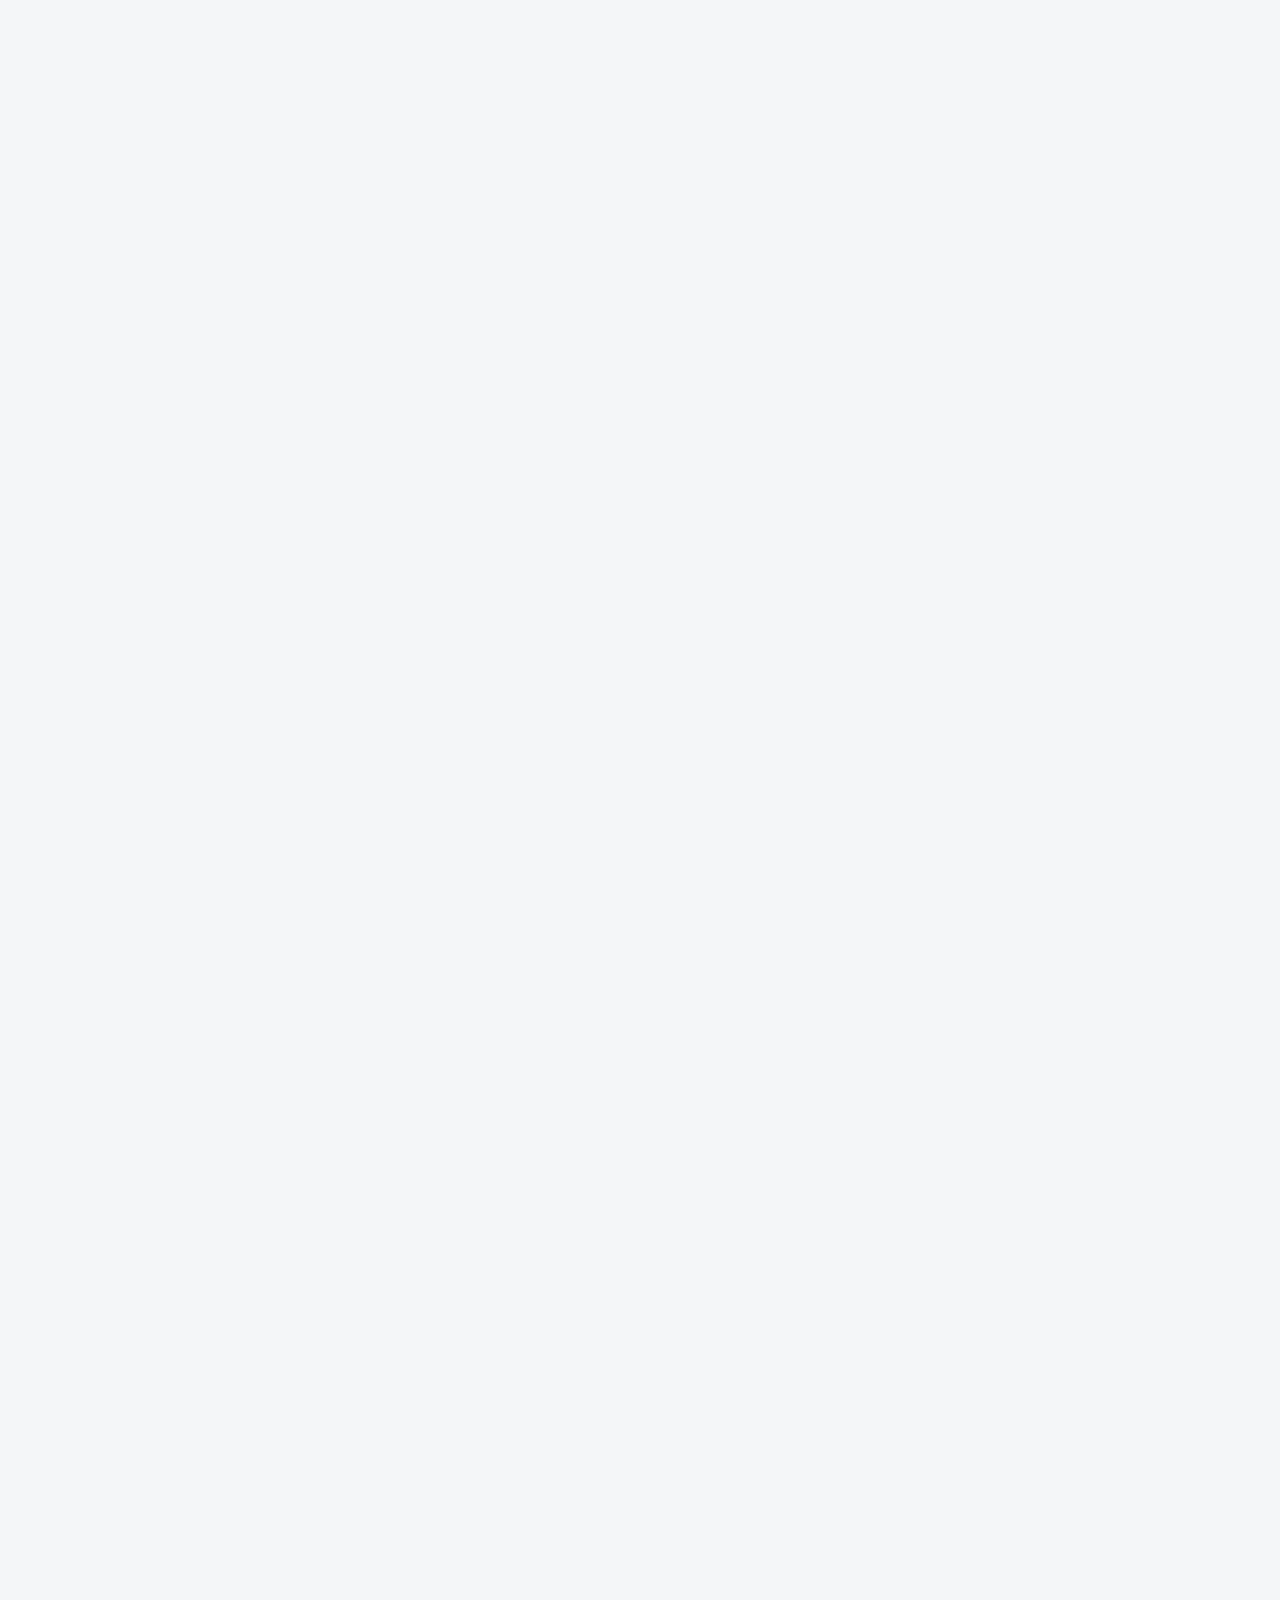
==== commit e78b416f: "첫 화면 로고 · 그림 · 왼쪽 메뉴 틀(판 2026-11-13.6) Co-Authored-By: Claude Fable 5.2 <noreply@anthropic.com>" ====
--- a/index.html
+++ b/index.html
@@ -22,9 +22,9 @@
 <link rel="stylesheet" href="css/app.css">
 <!-- auth-kit: 로그인 전에는 도구 화면을 감춘다(js/auth.js 가 판정 뒤 푼다) -->
 <script>document.documentElement.classList.add('auth-lock')</script>
-<link rel="stylesheet" href="css/auth.css?v=2026-11-13.1">
-<link rel="stylesheet" href="css/board.css?v=2026-11-13.1">
-<link rel="stylesheet" href="css/kit-build.css?v=2026-11-13.1">
+<link rel="stylesheet" href="css/auth.css?v=2026-11-13.6">
+<link rel="stylesheet" href="css/board.css?v=2026-11-13.6">
+<link rel="stylesheet" href="css/kit-build.css?v=2026-11-13.6">
 <!-- /auth-kit -->
 </head>
 <body>
@@ -171,11 +171,11 @@
 <script src="js/engine.js"></script>
 <script src="js/app.js"></script>
 <!-- auth-kit: 로그인 · 사용 신청 · 승인 · 게시판(키트 정본 data10-00/kit/auth, 적용 build-2611-00/tools/kit) -->
-<script src="vendor/supabase.js?v=2026-11-13.1"></script>
-<script src="js/auth-config.js?v=2026-11-13.1"></script>
-<script src="js/kit-build.js?v=2026-11-13.1"></script>
-<script src="js/board.js?v=2026-11-13.1"></script>
-<script src="js/auth.js?v=2026-11-13.1"></script>
+<script src="vendor/supabase.js?v=2026-11-13.6"></script>
+<script src="js/auth-config.js?v=2026-11-13.6"></script>
+<script src="js/kit-build.js?v=2026-11-13.6"></script>
+<script src="js/board.js?v=2026-11-13.6"></script>
+<script src="js/auth.js?v=2026-11-13.6"></script>
 <!-- /auth-kit -->
 </body>
 </html>
--- a/css/kit-build.css
+++ b/css/kit-build.css
@@ -1,8 +1,37 @@
-/* build-2611 과제용 — 로그인 키트를 여러 쪽짜리 정적 화면에 맞춘다(정본 build-2611-00/tools/kit/kit-build.css) */
+/* build-2611 과제용 — 로그인 키트를 여러 쪽짜리 정적 화면에 맞춘다(정본 build-2611-00/tools/kit/kit-build.css)
+   로그인 뒤 틀은 마산(data10) 과제와 같다: 왼쪽 메뉴(과제 메뉴 + 「도움 · 관리」) · 위쪽 계정 줄 · 본문. */
 [hidden]{display:none !important;}
-.kit-bar{display:none;}
-.kit-shell .kit-bar{display:flex; justify-content:flex-end; align-items:center; flex-wrap:wrap; gap:6px 10px; max-width:1320px; margin:0 auto; padding:6px 20px; min-height:0; font-size:13.5px; position:relative; z-index:5;}
-.kit-shell .kit-bar .auth-chip{margin-left:auto; flex-wrap:wrap; justify-content:flex-end; max-width:100%;}
+.kit-bar{display:flex; justify-content:flex-end; align-items:center; flex-wrap:wrap; gap:6px 10px; max-width:1320px; margin:0 auto; padding:8px 20px; min-height:0; font-size:13.5px; position:relative; z-index:5;}
+.kit-bar .auth-chip{margin-left:auto; flex-wrap:wrap; justify-content:flex-end; max-width:100%;}
 .kit-shell.kit-page-on header.hero{display:none;}
 #kitPage{max-width:1320px; margin:0 auto; padding:8px 20px 40px; min-width:0;}
-@media print{ .kit-bar{display:none !important;} }
+
+/* 과제 스타일이 태그 이름(nav · aside)에 건 규칙이 키트 화면으로 새지 않게 한다(09 · 10) */
+#authGate nav.hp-links,#kitPage nav.kp-toc{flex-direction:row; flex-wrap:wrap;}
+
+/* 왼쪽 메뉴 — 위쪽 메뉴(.topnav)의 이름표와 목록을 옮겨 온 것 */
+.kit-has-side nav.topnav{display:none;}
+.kit-has-side body{padding-top:0;}
+.kit-has-side .hero{margin-top:0;}
+.kit-side{background:linear-gradient(180deg,#12305c 0%,#0c2244 100%); color:#e8eef7; padding:12px 14px; display:flex; flex-wrap:wrap; align-items:center; gap:6px 14px;}
+.kit-side .topnav-brand{display:block; min-height:0; color:#fff; font-weight:800; font-size:15.5px; line-height:1.35; text-decoration:none; padding:4px 4px;}
+.kit-side .topnav-brand small{display:block; margin:2px 0 0; font-weight:400; font-size:11.5px; opacity:.7;}
+.kit-side #nav{list-style:none; margin:0; padding:0; display:flex; flex-direction:row; flex-wrap:wrap; gap:2px; overflow:visible; flex:1 1 auto; min-width:0;}
+.kit-side #nav li{margin:0; padding:0; min-width:0;}
+.kit-side #nav a{display:flex; align-items:center; justify-content:flex-start; text-align:left; min-height:38px; padding:0 12px; border:0; border-radius:10px; color:rgba(232,238,247,.82); text-decoration:none; font-size:14px; font-weight:600; white-space:nowrap;}
+.kit-side #nav a:hover{background:rgba(255,255,255,.07); color:#fff;}
+.kit-side #nav a.active,.kit-side #nav a[aria-current="page"]{background:rgba(64,126,201,.55); color:#fff; box-shadow:inset 3px 0 0 #ffb347;}
+.kit-shell.kit-page-on .kit-side #nav a.active,.kit-shell.kit-page-on .kit-side #nav a[aria-current="page"]{background:transparent; box-shadow:none; color:rgba(232,238,247,.82);}
+.kit-side .kit-nav{flex:1 1 100%; flex-direction:row; flex-wrap:wrap; align-items:center; margin-top:4px; padding-top:8px;}
+.kit-side .kit-nav-t{margin:0 6px 0 0; padding:0 4px;}
+@media (min-width:1000px){
+  .kit-has-side body{padding-left:248px;}
+  .kit-side{position:fixed; left:0; top:0; bottom:0; width:248px; z-index:40; overflow-y:auto; flex-direction:column; flex-wrap:nowrap; align-items:stretch; gap:0; padding:18px 12px 16px;}
+  .kit-side .topnav-brand{padding:4px 12px 14px; margin-bottom:10px; border-bottom:1px solid rgba(255,255,255,.1);}
+  .kit-side #nav{flex-direction:column; flex-wrap:nowrap; flex:0 0 auto; align-items:stretch;}
+  .kit-side #nav a{min-height:42px; font-size:14.5px; white-space:normal;}
+  .kit-side .kit-nav{flex:0 0 auto; flex-direction:column; flex-wrap:nowrap; align-items:stretch; margin-top:14px; padding-top:12px;}
+  .kit-side .kit-nav-t{margin:0 0 4px; padding:0 12px;}
+  .kit-has-side section,.kit-has-side [id]{scroll-margin-top:16px;}
+}
+@media print{ .kit-bar,.kit-side{display:none !important;} .kit-has-side body{padding-left:0;} }
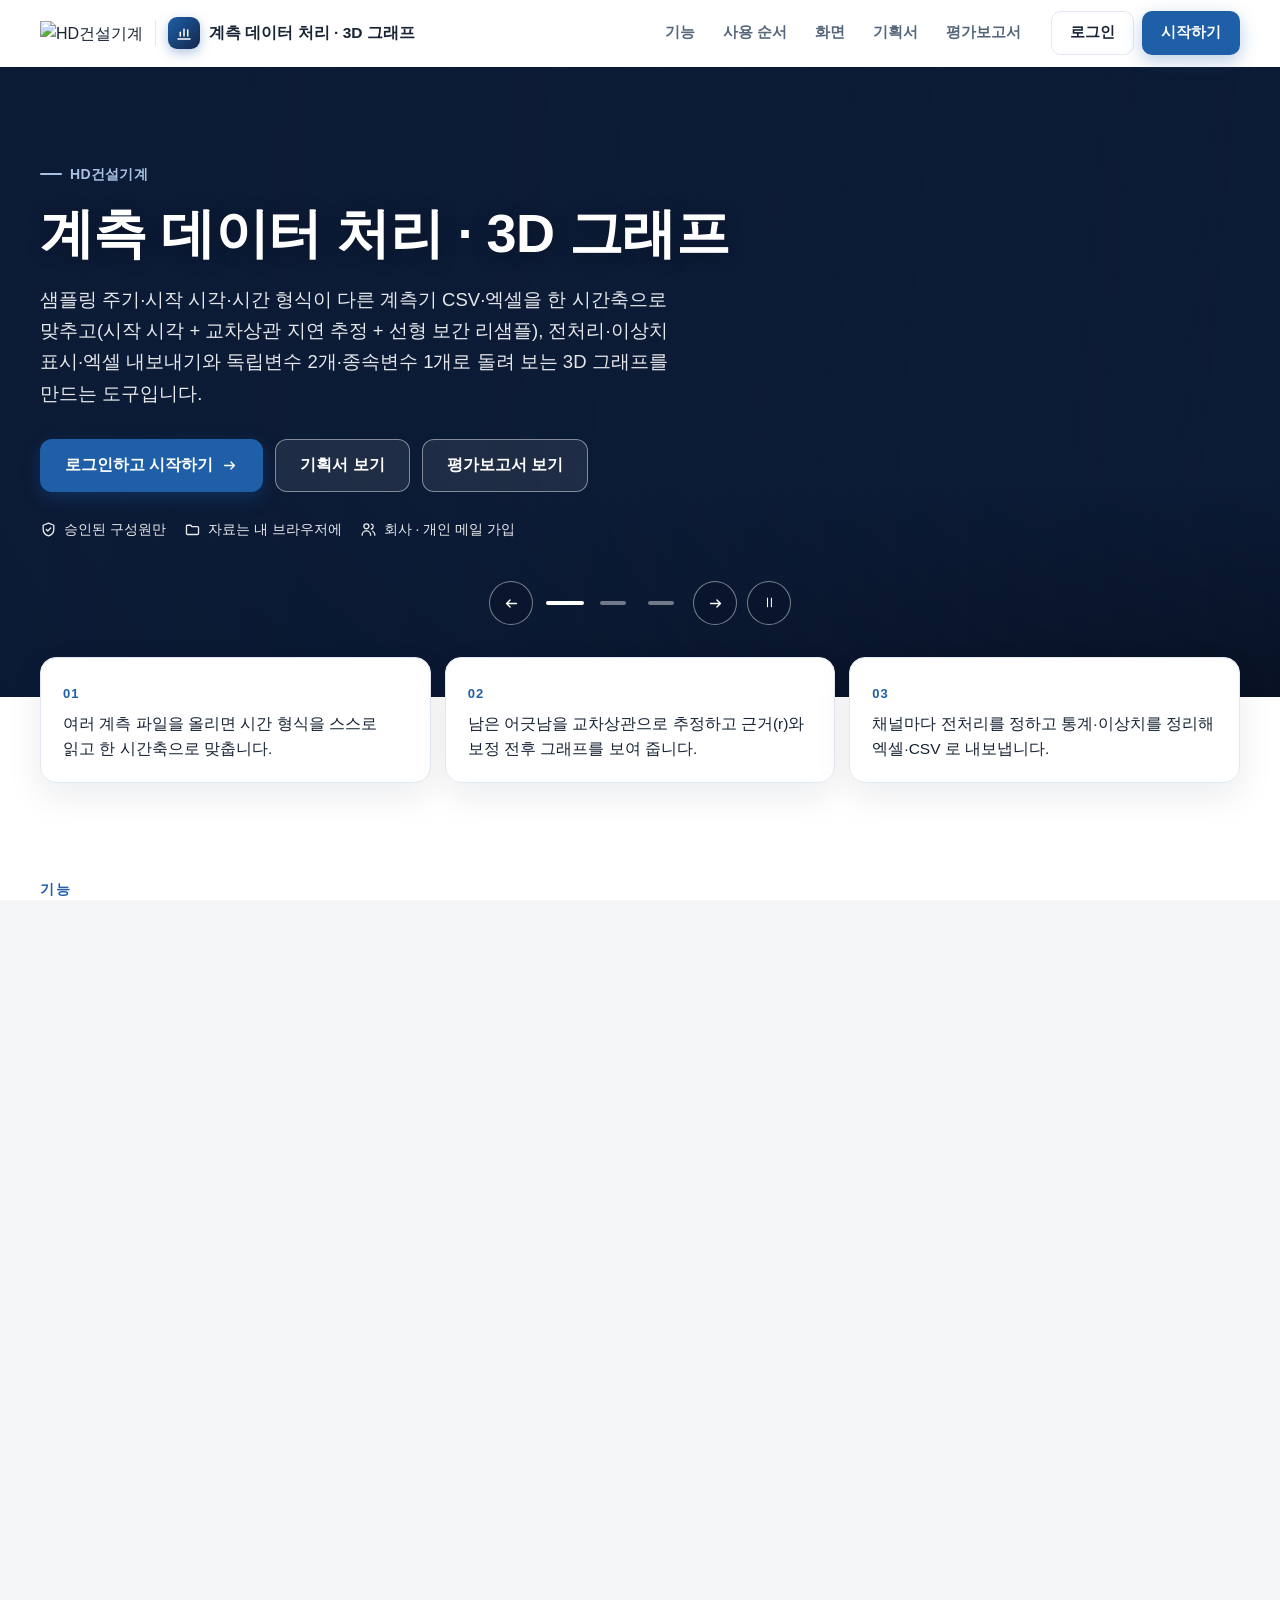
==== commit 25710d6f: "첫 화면에 평가보고서 보기 · report.html Co-Authored-By: Claude Fable 5.2 <noreply@anthropic.com>" ====
--- a/index.html
+++ b/index.html
@@ -22,9 +22,9 @@
 <link rel="stylesheet" href="css/app.css">
 <!-- auth-kit: 로그인 전에는 도구 화면을 감춘다(js/auth.js 가 판정 뒤 푼다) -->
 <script>document.documentElement.classList.add('auth-lock')</script>
-<link rel="stylesheet" href="css/auth.css?v=2026-11-13.6">
-<link rel="stylesheet" href="css/board.css?v=2026-11-13.6">
-<link rel="stylesheet" href="css/kit-build.css?v=2026-11-13.6">
+<link rel="stylesheet" href="css/auth.css?v=2026-11-13.8">
+<link rel="stylesheet" href="css/board.css?v=2026-11-13.8">
+<link rel="stylesheet" href="css/kit-build.css?v=2026-11-13.8">
 <!-- /auth-kit -->
 </head>
 <body>
@@ -171,11 +171,11 @@
 <script src="js/engine.js"></script>
 <script src="js/app.js"></script>
 <!-- auth-kit: 로그인 · 사용 신청 · 승인 · 게시판(키트 정본 data10-00/kit/auth, 적용 build-2611-00/tools/kit) -->
-<script src="vendor/supabase.js?v=2026-11-13.6"></script>
-<script src="js/auth-config.js?v=2026-11-13.6"></script>
-<script src="js/kit-build.js?v=2026-11-13.6"></script>
-<script src="js/board.js?v=2026-11-13.6"></script>
-<script src="js/auth.js?v=2026-11-13.6"></script>
+<script src="vendor/supabase.js?v=2026-11-13.8"></script>
+<script src="js/auth-config.js?v=2026-11-13.8"></script>
+<script src="js/kit-build.js?v=2026-11-13.8"></script>
+<script src="js/board.js?v=2026-11-13.8"></script>
+<script src="js/auth.js?v=2026-11-13.8"></script>
 <!-- /auth-kit -->
 </body>
 </html>
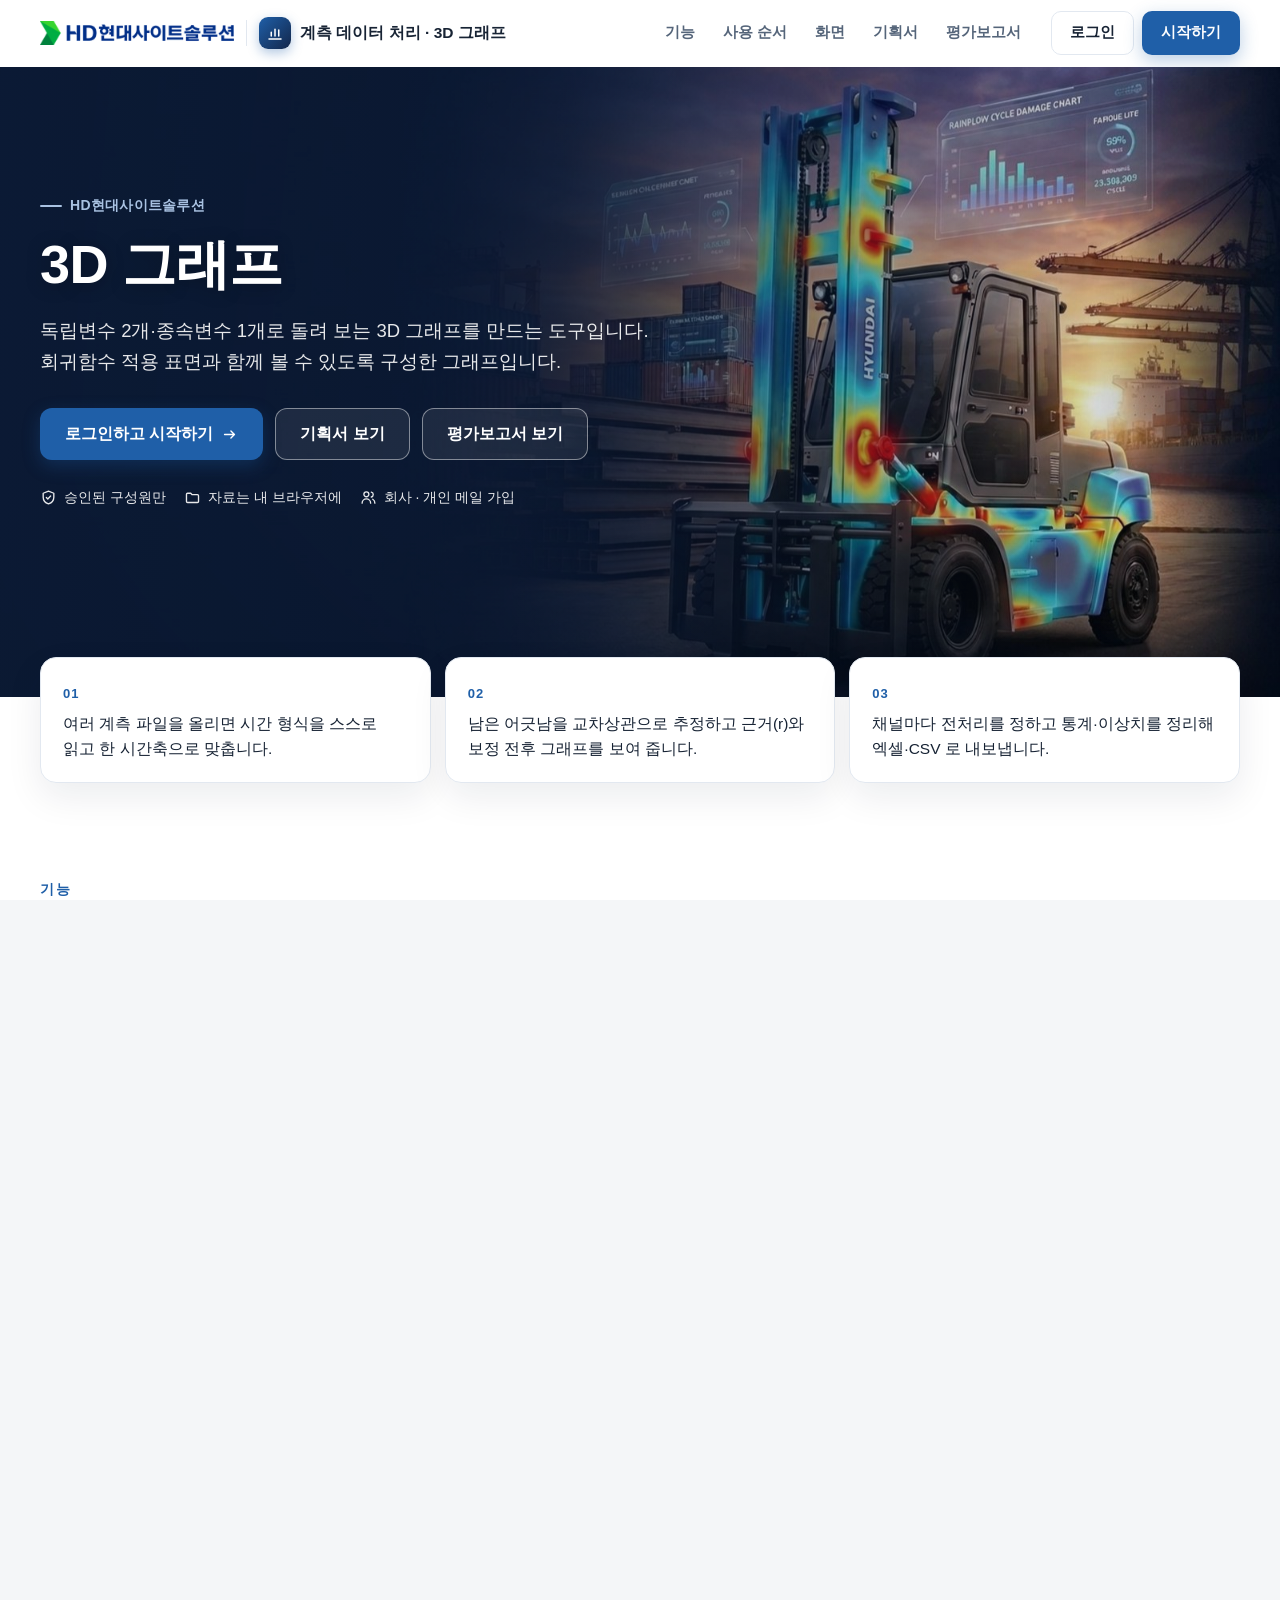
==== commit 9cbac661: "패들릿 접수 반영 · 판 2026-11-13.9 Co-Authored-By: Claude Fable 5.2 <noreply@anthropic.com>" ====
--- a/index.html
+++ b/index.html
@@ -22,9 +22,9 @@
 <link rel="stylesheet" href="css/app.css">
 <!-- auth-kit: 로그인 전에는 도구 화면을 감춘다(js/auth.js 가 판정 뒤 푼다) -->
 <script>document.documentElement.classList.add('auth-lock')</script>
-<link rel="stylesheet" href="css/auth.css?v=2026-11-13.8">
-<link rel="stylesheet" href="css/board.css?v=2026-11-13.8">
-<link rel="stylesheet" href="css/kit-build.css?v=2026-11-13.8">
+<link rel="stylesheet" href="css/auth.css?v=2026-11-13.9">
+<link rel="stylesheet" href="css/board.css?v=2026-11-13.9">
+<link rel="stylesheet" href="css/kit-build.css?v=2026-11-13.9">
 <!-- /auth-kit -->
 </head>
 <body>
@@ -171,11 +171,11 @@
 <script src="js/engine.js"></script>
 <script src="js/app.js"></script>
 <!-- auth-kit: 로그인 · 사용 신청 · 승인 · 게시판(키트 정본 data10-00/kit/auth, 적용 build-2611-00/tools/kit) -->
-<script src="vendor/supabase.js?v=2026-11-13.8"></script>
-<script src="js/auth-config.js?v=2026-11-13.8"></script>
-<script src="js/kit-build.js?v=2026-11-13.8"></script>
-<script src="js/board.js?v=2026-11-13.8"></script>
-<script src="js/auth.js?v=2026-11-13.8"></script>
+<script src="vendor/supabase.js?v=2026-11-13.9"></script>
+<script src="js/auth-config.js?v=2026-11-13.9"></script>
+<script src="js/kit-build.js?v=2026-11-13.9"></script>
+<script src="js/board.js?v=2026-11-13.9"></script>
+<script src="js/auth.js?v=2026-11-13.9"></script>
 <!-- /auth-kit -->
 </body>
 </html>
--- a/css/kit-build.css
+++ b/css/kit-build.css
@@ -35,3 +35,7 @@
   .kit-has-side section,.kit-has-side [id]{scroll-margin-top:16px;}
 }
 @media print{ .kit-bar,.kit-side{display:none !important;} .kit-has-side body{padding-left:0;} }
+
+/* 왼쪽 메뉴를 쓰지 않는 과제(landing.kitSide: false) — 고정된 위쪽 메뉴 아래에 계정 줄을 둔다 */
+.kit-no-side .kit-bar{margin-top:56px;} .kit-no-side .hero{margin-top:0;}
+@media (max-width:860px){ .kit-no-side .kit-bar{margin-top:52px;} }
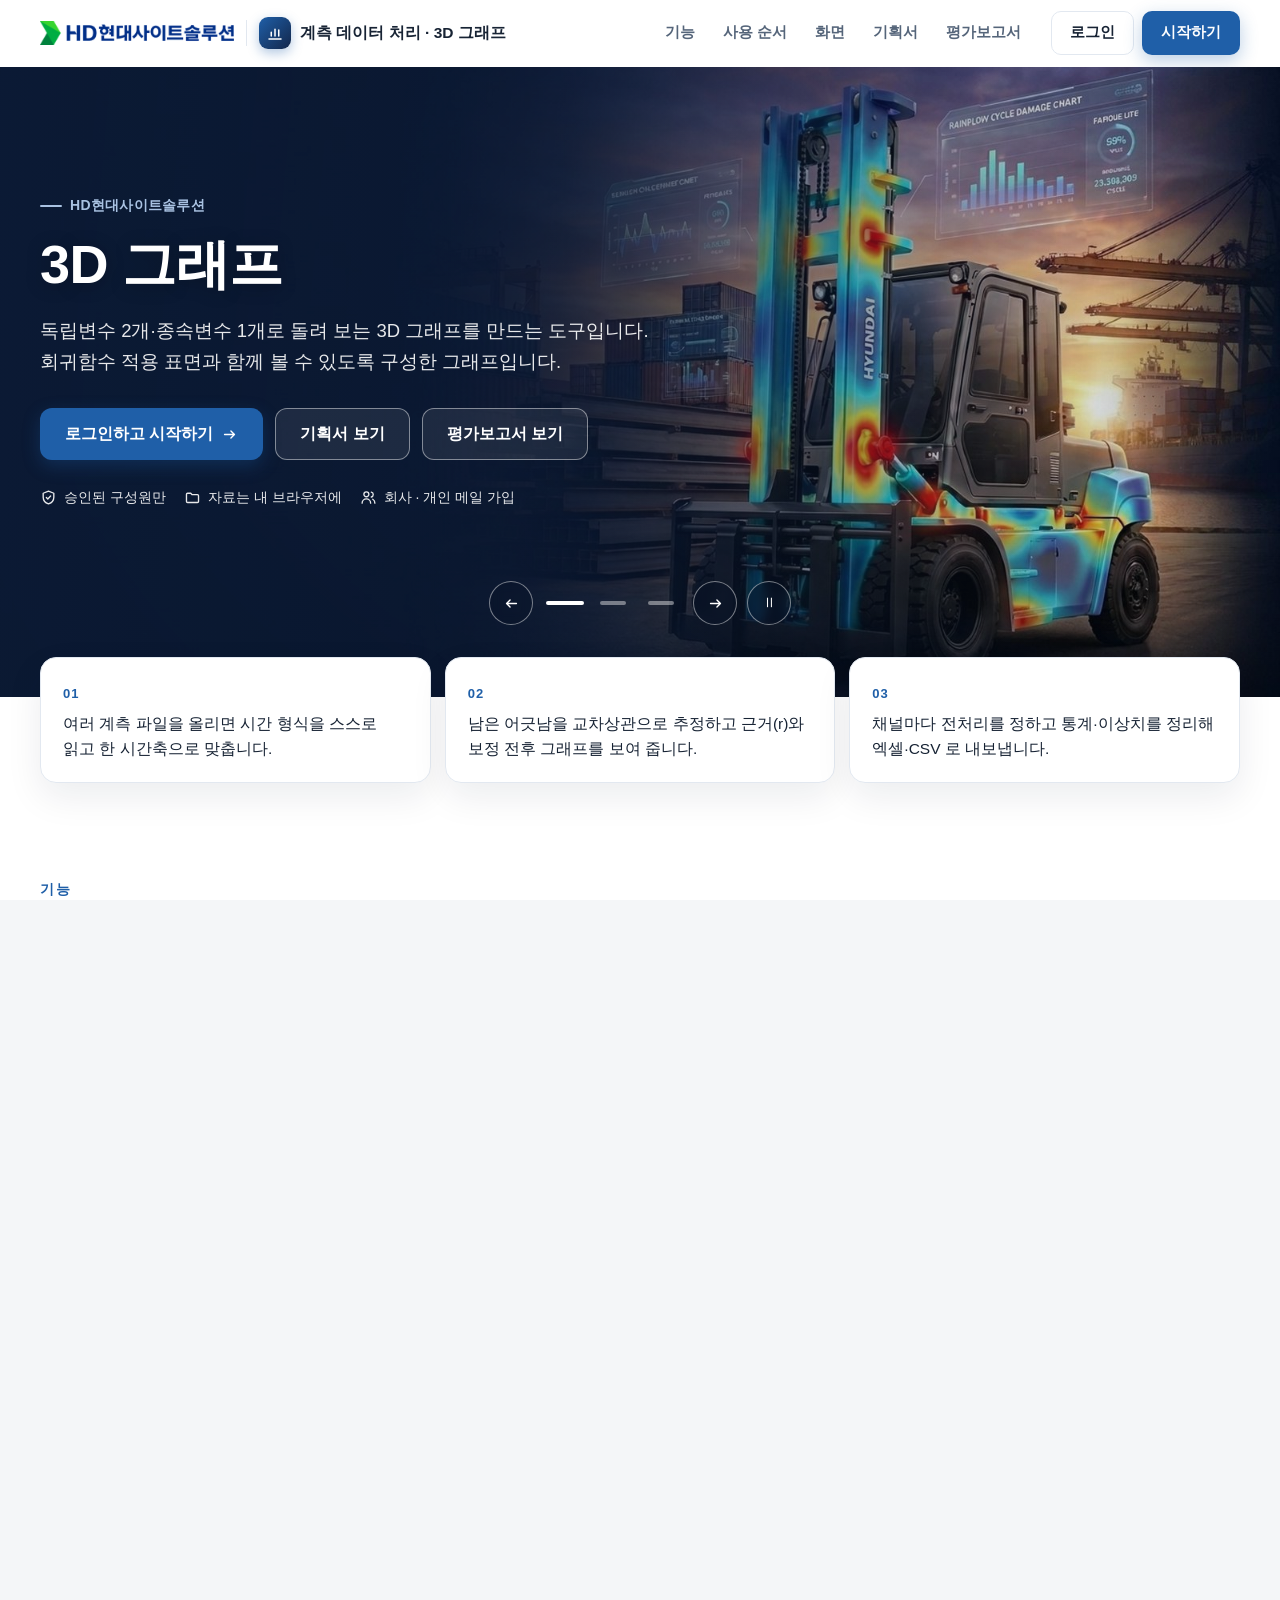
==== commit cc5f9a72: "패들릿 접수 반영 · 판 2026-11-13.10 Co-Authored-By: Claude Fable 5.2 <noreply@anthropic.com>" ====
--- a/index.html
+++ b/index.html
@@ -22,9 +22,9 @@
 <link rel="stylesheet" href="css/app.css">
 <!-- auth-kit: 로그인 전에는 도구 화면을 감춘다(js/auth.js 가 판정 뒤 푼다) -->
 <script>document.documentElement.classList.add('auth-lock')</script>
-<link rel="stylesheet" href="css/auth.css?v=2026-11-13.9">
-<link rel="stylesheet" href="css/board.css?v=2026-11-13.9">
-<link rel="stylesheet" href="css/kit-build.css?v=2026-11-13.9">
+<link rel="stylesheet" href="css/auth.css?v=2026-11-13.10">
+<link rel="stylesheet" href="css/board.css?v=2026-11-13.10">
+<link rel="stylesheet" href="css/kit-build.css?v=2026-11-13.10">
 <!-- /auth-kit -->
 </head>
 <body>
@@ -171,11 +171,11 @@
 <script src="js/engine.js"></script>
 <script src="js/app.js"></script>
 <!-- auth-kit: 로그인 · 사용 신청 · 승인 · 게시판(키트 정본 data10-00/kit/auth, 적용 build-2611-00/tools/kit) -->
-<script src="vendor/supabase.js?v=2026-11-13.9"></script>
-<script src="js/auth-config.js?v=2026-11-13.9"></script>
-<script src="js/kit-build.js?v=2026-11-13.9"></script>
-<script src="js/board.js?v=2026-11-13.9"></script>
-<script src="js/auth.js?v=2026-11-13.9"></script>
+<script src="vendor/supabase.js?v=2026-11-13.10"></script>
+<script src="js/auth-config.js?v=2026-11-13.10"></script>
+<script src="js/kit-build.js?v=2026-11-13.10"></script>
+<script src="js/board.js?v=2026-11-13.10"></script>
+<script src="js/auth.js?v=2026-11-13.10"></script>
 <!-- /auth-kit -->
 </body>
 </html>
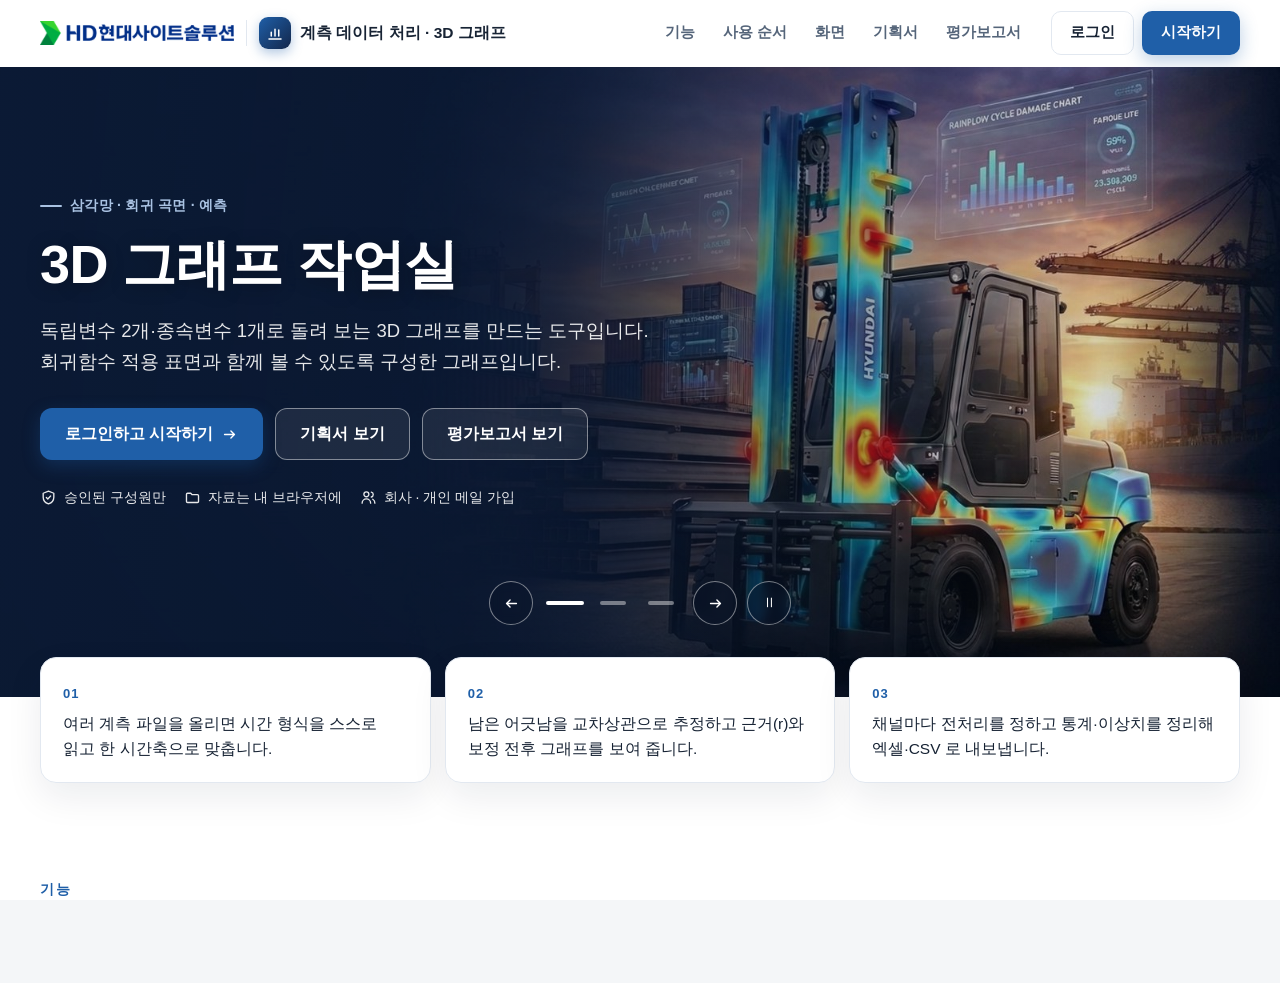
==== commit 38ac578e: "판 2026-11-13.13 · 인계용 ZIP Co-Authored-By: Claude Fable 5.2 <noreply@anthropic.com>" ====
--- a/index.html
+++ b/index.html
@@ -4,34 +4,42 @@
 <meta charset="UTF-8">
 <meta name="viewport" content="width=device-width, initial-scale=1.0">
 <title>계측 데이터 처리 · 3D 그래프 — 서로 다른 계측기 시간 동기화와 전처리</title>
-<meta name="description" content="샘플링 주기·시작 시각·시간 형식이 다른 계측기 CSV·엑셀을 한 시간축으로 맞추고(시작 시각 + 교차상관 지연 추정 + 선형 보간), 전처리·이상치 표시·엑셀 내보내기와 회전되는 3D 곡면 그래프를 만듭니다. 파일은 브라우저 안에서만 처리합니다.">
-<link rel="icon" href="favicon.svg" type="image/svg+xml">
-<link rel="canonical" href="https://aebonlee.github.io/build-2611-04/">
+<!-- seo-kit: 검색 · 공유 미리보기(주소를 옮기면 이 묶음의 주소를 내 주소로) -->
+<link rel="canonical" href="https://build-2611-04.jobability.co.kr/">
 <meta name="robots" content="index,follow">
 <meta property="og:type" content="website">
-<meta property="og:site_name" content="생성형 AI 업무자동화 전문가과정 · 2차수">
-<meta property="og:url" content="https://aebonlee.github.io/build-2611-04/">
-<meta property="og:title" content="계측 데이터 처리 · 3D 그래프 — 생성형 AI 업무자동화 전문가과정 2차수">
-<meta property="og:description" content="서로 다른 계측기 데이터를 한 시간축으로 맞추고 전처리·내보내기, 독립변수 2개·종속변수 1개 3D 그래프까지.">
-<meta property="og:image" content="https://aebonlee.github.io/build-2611-04/og-index.png">
+<meta property="og:site_name" content="HD현대사이트솔루션">
+<meta property="og:title" content="HD현대사이트솔루션 · 3D 그래프 작업실">
+<meta property="og:description" content="독립변수 2개·종속변수 1개로 돌려 보는 3D 그래프를 만드는 도구입니다. 회귀함수 적용 표면과 함께 볼 수 있도록 구성한 그래프입니다.">
+<meta property="og:url" content="https://build-2611-04.jobability.co.kr/">
+<meta property="og:image" content="https://build-2611-04.jobability.co.kr/og-image.png?v=2">
+<meta property="og:image:secure_url" content="https://build-2611-04.jobability.co.kr/og-image.png?v=2">
+<meta property="og:image:type" content="image/png">
 <meta property="og:image:width" content="1200">
 <meta property="og:image:height" content="630">
+<meta property="og:image:alt" content="3D 그래프 작업실">
 <meta property="og:locale" content="ko_KR">
 <meta name="twitter:card" content="summary_large_image">
+<meta name="twitter:title" content="HD현대사이트솔루션 · 3D 그래프 작업실">
+<meta name="twitter:description" content="독립변수 2개·종속변수 1개로 돌려 보는 3D 그래프를 만드는 도구입니다. 회귀함수 적용 표면과 함께 볼 수 있도록 구성한 그래프입니다.">
+<meta name="twitter:image" content="https://build-2611-04.jobability.co.kr/og-image.png?v=2">
+<!-- /seo-kit -->
+<meta name="description" content="독립변수 2개·종속변수 1개로 돌려 보는 3D 그래프를 만드는 도구입니다. 회귀함수 적용 표면과 함께 볼 수 있도록 구성한 그래프입니다.">
+<link rel="icon" href="favicon.svg" type="image/svg+xml">
 <link rel="stylesheet" href="css/style.css">
 <link rel="stylesheet" href="css/app.css">
 <!-- auth-kit: 로그인 전에는 도구 화면을 감춘다(js/auth.js 가 판정 뒤 푼다) -->
 <script>document.documentElement.classList.add('auth-lock')</script>
-<link rel="stylesheet" href="css/auth.css?v=2026-11-13.10">
-<link rel="stylesheet" href="css/board.css?v=2026-11-13.10">
-<link rel="stylesheet" href="css/kit-build.css?v=2026-11-13.10">
+<link rel="stylesheet" href="css/auth.css?v=2026-11-13.13">
+<link rel="stylesheet" href="css/board.css?v=2026-11-13.13">
+<link rel="stylesheet" href="css/kit-build.css?v=2026-11-13.13">
 <!-- /auth-kit -->
 </head>
 <body>
 
 <nav class="topnav" aria-label="주요 메뉴">
   <div class="topnav-inner">
-    <a class="topnav-brand" href="index.html">계측 데이터 처리 · 3D 그래프 <small>build-2611-04 · 기획 노현석</small></a>
+    <a class="topnav-brand" href="surface.html">계측 데이터 처리 · 3D 그래프 <small>build-2611-04 · 기획 노현석</small></a>
     <ul class="topnav-links">
       <li><a href="#s-data">파일</a></li>
       <li><a href="#s-sync">동기화</a></li>
@@ -171,11 +179,11 @@
 <script src="js/engine.js"></script>
 <script src="js/app.js"></script>
 <!-- auth-kit: 로그인 · 사용 신청 · 승인 · 게시판(키트 정본 data10-00/kit/auth, 적용 build-2611-00/tools/kit) -->
-<script src="vendor/supabase.js?v=2026-11-13.10"></script>
-<script src="js/auth-config.js?v=2026-11-13.10"></script>
-<script src="js/kit-build.js?v=2026-11-13.10"></script>
-<script src="js/board.js?v=2026-11-13.10"></script>
-<script src="js/auth.js?v=2026-11-13.10"></script>
+<script src="vendor/supabase.js?v=2026-11-13.13"></script>
+<script src="js/auth-config.js?v=2026-11-13.13"></script>
+<script src="js/kit-build.js?v=2026-11-13.13"></script>
+<script src="js/board.js?v=2026-11-13.13"></script>
+<script src="js/auth.js?v=2026-11-13.13"></script>
 <!-- /auth-kit -->
 </body>
 </html>
